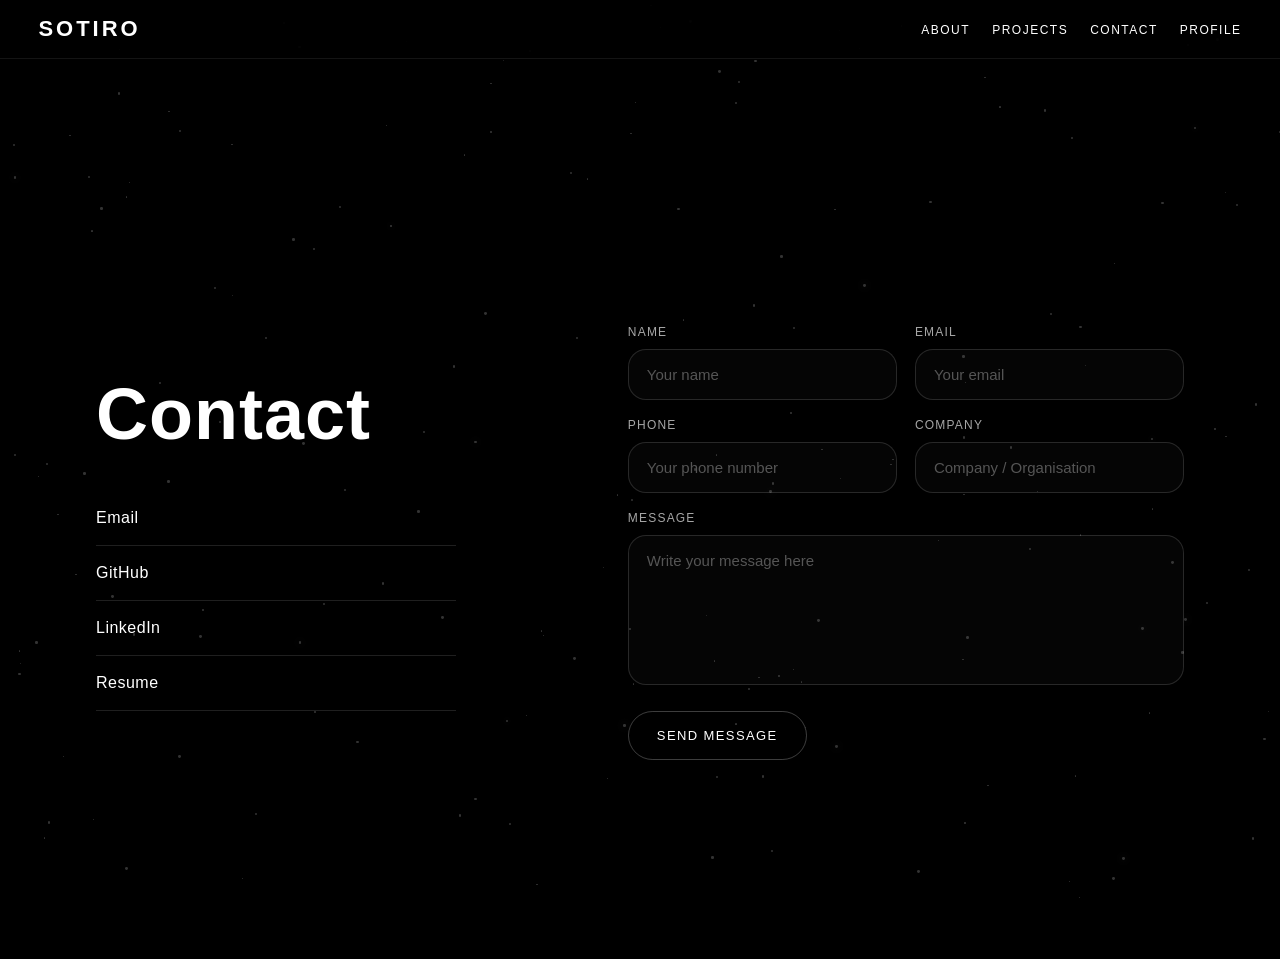
==== contact.html @ 8a113736 "updated all files" ====
<!DOCTYPE html>
<html lang="en">
<head>
  <meta charset="UTF-8">
  <meta name="viewport" content="width=device-width, initial-scale=1.0">
  <title>Contact | Sotiro</title>
  <link rel="stylesheet" href="style.css">
</head>
<body class="contact-body">
  <div id="starfield"></div>
  <body class="contact-body">
  <div class="stars"></div>
  <div class="stars stars-two"></div>
  <div class="stars stars-three"></div>

  <nav class="navbar">
    <a href="index.html#top" class="logo">SOTIRO</a>

    <ul class="nav-links">
      <li><a href="index.html#about">About</a></li>
      <li><a href="index.html#projects">Projects</a></li>
      <li><a href="contact.html">Contact</a></li>
      <li><a href="profile.html">Profile</a></li>   </ul>
  </nav>

  <section class="contact-page">
    <div class="contact-shell fade-section">



<div class="contact-left">
  <h1>Contact</h1>

<div class="contact-links-minimal">
  <a href="mailto:youremail@example.com">Email</a>
  <a href="https://github.com/soti0015" target="_blank">GitHub</a>
  <a href="https://linkedin.com/in/your-linkedin" target="_blank">LinkedIn</a>
  <a href="aaron-sotiro-resume.pdf" target="_blank">Resume</a>
</div>
</div>

      <div class="contact-right">
        <form class="contact-form">
          <div class="form-row">
            <div class="form-group">
              <label for="name">Name</label>
              <input type="text" id="name" name="name" placeholder="Your name">
            </div>

            <div class="form-group">
              <label for="email">Email</label>
              <input type="email" id="email" name="email" placeholder="Your email">
            </div>
          </div>

          <div class="form-row">
            <div class="form-group">
              <label for="phone">Phone</label>
              <input type="tel" id="phone" name="phone" placeholder="Your phone number">
            </div>

            <div class="form-group">
              <label for="company">Company</label>
              <input type="text" id="company" name="company" placeholder="Company / Organisation">
            </div>
          </div>

          <div class="form-group">
            <label for="message">Message</label>
            <textarea id="message" name="message" rows="6" placeholder="Write your message here"></textarea>
          </div>

          <button type="submit" class="submit-btn">Send Message</button>
        </form>
      </div>

    </div>
  </section>

  <script src="script.js"></script>
<body class="contact-body">

</html>
---- style.css ----
/* =========================
   RESET / GLOBAL
========================= */
* {
  margin: 0;
  padding: 0;
  box-sizing: border-box;
  font-family: Arial, sans-serif;
}

html {
  scroll-behavior: smooth;
}

body {
  background-color: #000;
  color: #fff;
  -webkit-font-smoothing: antialiased;
  text-rendering: optimizeLegibility;
  overflow-x: hidden;
}

.section-inner {
  width: min(100%, 1100px);
  margin: 0 auto;
  padding-inline: clamp(16px, 3vw, 32px);
}

.narrow {
  max-width: 760px;
}

/* =========================
   NAVBAR
========================= */
.navbar {
  position: fixed;
  top: 0;
  width: 100%;
  background-color: rgba(0, 0, 0, 0.92);
  border-bottom: 1px solid rgba(255, 255, 255, 0.08);
  display: flex;
  justify-content: space-between;
  align-items: center;
  padding: 16px clamp(16px, 3vw, 40px);
  z-index: 1000;
  transition: transform 0.35s ease, background-color 0.35s ease;
}

.navbar.hidden {
  transform: translateY(-100%);
}

.logo {
  font-size: clamp(18px, 2vw, 22px);
  font-weight: bold;
  letter-spacing: 3px;
  color: #fff;
  text-decoration: none;
}

.nav-links {
  list-style: none;
  display: flex;
  gap: clamp(12px, 2vw, 22px);
  flex-wrap: wrap;
  justify-content: flex-end;
}

.nav-links a {
  text-decoration: none;
  color: #fff;
  padding: 8px 0;
  font-size: 12px;
  text-transform: uppercase;
  letter-spacing: 1.5px;
  transition: opacity 0.3s ease;
}

.nav-links a:hover {
  opacity: 0.55;
}

/* =========================
   HERO
========================= */
.hero {
  min-height: 100vh;
  display: flex;
  justify-content: center;
  align-items: center;
  text-align: center;
  padding: 20px;
}

.hero-content h1 {
  font-size: clamp(42px, 10vw, 90px);
  font-weight: 700;
  letter-spacing: clamp(4px, 1vw, 10px);
}

.hero-content p {
  margin-top: 18px;
  font-size: clamp(14px, 2vw, 18px);
  letter-spacing: 2px;
  color: rgba(255, 255, 255, 0.65);
}

.scroll-circle {
  display: inline-flex;
  justify-content: center;
  align-items: center;
  width: 58px;
  height: 58px;
  margin-top: 32px;
  border: 1px solid rgba(255, 255, 255, 0.4);
  border-radius: 50%;
  color: #fff;
  text-decoration: none;
  font-size: 24px;
  transition: all 0.3s ease;
}

.scroll-circle:hover {
  border-color: #fff;
  background: #fff;
  color: #000;
}

/* =========================
   GENERAL SECTIONS
========================= */
.content-section {
  min-height: 90vh;
  padding-block: clamp(80px, 10vh, 120px);
  display: flex;
  align-items: center;
}

.content-section h2 {
  font-size: clamp(28px, 4vw, 42px);
  margin-bottom: 20px;
  text-transform: uppercase;
  letter-spacing: 2px;
}

.content-section p {
  font-size: clamp(15px, 1.8vw, 18px);
  line-height: 1.9;
  max-width: 760px;
  color: rgba(255, 255, 255, 0.78);
  margin-bottom: 18px;
}

/* =========================
   ABOUT
========================= */
/* =========================
   ABOUT
========================= */
.about-layout {
  display: grid;
  grid-template-columns: 220px 1fr;
  gap: clamp(40px, 8vw, 120px);
  align-items: start;
}

.about-left h2 {
  font-size: clamp(32px, 4vw, 52px);
  text-transform: uppercase;
  letter-spacing: 2px;
  margin: 0;
}

.about-right {
  max-width: 820px;
}

.about-timeline {
  display: flex;
  flex-direction: column;
  gap: 42px;
}

.timeline-item {
  display: grid;
  grid-template-columns: 24px 1fr;
  gap: 22px;
  align-items: start;
  opacity: 0.78;
  transition: opacity 0.3s ease, transform 0.3s ease;
}

.timeline-item:hover {
  opacity: 1;
  transform: translateX(4px);
}

.timeline-marker {
  width: 10px;
  height: 10px;
  margin-top: 8px;
  border-radius: 50%;
  background: rgba(255, 255, 255, 0.9);
  position: relative;
}

.timeline-item:not(:last-child) .timeline-marker::after {
  content: "";
  position: absolute;
  top: 18px;
  left: 50%;
  transform: translateX(-50%);
  width: 1px;
  height: calc(100% + 32px);
  background: rgba(255, 255, 255, 0.14);
}

.timeline-number {
  display: inline-block;
  font-size: 12px;
  letter-spacing: 1.5px;
  color: rgba(255, 255, 255, 0.45);
  margin-bottom: 10px;
}

.timeline-content h3 {
  font-size: clamp(22px, 2.4vw, 30px);
  font-weight: 600;
  margin-bottom: 12px;
}

.timeline-content p {
  font-size: clamp(16px, 1.8vw, 19px);
  line-height: 1.9;
  color: rgba(255, 255, 255, 0.82);
  margin-bottom: 0;
}

/* =========================
   PROJECTS
========================= */
.projects-grid {
  display: grid;
  grid-template-columns: repeat(auto-fit, minmax(280px, 1fr));
  gap: 25px;
  margin-top: 40px;
}

.project-card {
  border: 1px solid rgba(255, 255, 255, 0.2);
  padding: 30px;
  border-radius: 20px;
  background: rgba(255, 255, 255, 0.03);
  transition: transform 0.3s ease, border-color 0.3s ease, background 0.3s ease;
}

.project-card:hover {
  transform: translateY(-8px);
  border-color: rgba(255, 255, 255, 0.5);
  background: rgba(255, 255, 255, 0.06);
}

.project-card h3 {
  font-size: 26px;
  margin-bottom: 16px;
}

.project-card p {
  font-size: 17px;
  line-height: 1.7;
  margin-bottom: 24px;
  max-width: unset;
}

.demo-btn {
  display: inline-block;
  padding: 12px 22px;
  border: 1px solid #fff;
  border-radius: 999px;
  color: #fff;
  text-decoration: none;
  font-size: 14px;
  text-transform: uppercase;
  letter-spacing: 1px;
  transition: 0.3s ease;
}

.demo-btn:hover {
  background-color: #fff;
  color: #000;
}
.project-card:first-child {
  border-color: rgba(255, 255, 255, 0.35);
  background: rgba(255, 255, 255, 0.05);
}
.project-card:nth-child(2) {
  border-color: rgba(255, 255, 255, 0.35);
  background: rgba(255, 255, 255, 0.05);
}
.project-card:nth-child(3) {
  border-color: rgba(255, 255, 255, 0.35);
  background: rgba(255, 255, 255, 0.05);
}

/* =========================
   HOME CONTACT CTA
========================= */
.contact-section {
  text-align: left;
}

.contact-intro {
  margin-bottom: 28px;
}

.contact-page-btn {
  display: inline-block;
  margin-top: 12px;
  padding: 18px 34px;
  border: 1px solid rgba(255, 255, 255, 0.35);
  color: #fff;
  text-decoration: none;
  font-size: 14px;
  text-transform: uppercase;
  letter-spacing: 1.5px;
  transition: all 0.3s ease;
  border-radius: 999px;
}

.contact-page-btn:hover {
  background-color: #fff;
  color: #000;
  border-color: #fff;
  transform: translateY(-2px);
}

/* =========================
   CONTACT PAGE
========================= */
.contact-body {
  height: 100vh;
  overflow: hidden;
}

.contact-page {
  height: 100vh;
  padding: 90px 32px 24px;
  display: flex;
  align-items: center;
  justify-content: center;
  overflow: hidden;
}

.contact-shell {
  width: min(100%, 1400px);
  min-height: calc(100vh - 90px);
  display: grid;
  grid-template-columns: minmax(320px, 0.9fr) minmax(420px, 1.1fr);
  gap: clamp(40px, 6vw, 100px);
  padding: clamp(40px, 5vw, 80px);
  border: none;
  background: transparent;
}

.contact-left,
.contact-right {
  display: flex;
  flex-direction: column;
  justify-content: center;
  min-width: 0;
}

.contact-left h1 {
  font-size: clamp(48px, 6vw, 72px);
  font-weight: 700;
  letter-spacing: 1px;
  margin-bottom: 36px;
}

.contact-links-minimal {
  display: flex;
  flex-direction: column;
  max-width: 360px;
}

.contact-links-minimal a {
  text-decoration: none;
  color: #fff;
  padding: 18px 0;
  border-bottom: 1px solid rgba(255, 255, 255, 0.12);
  font-size: 16px;
  letter-spacing: 0.5px;
  transition: opacity 0.3s ease, padding-left 0.3s ease;
}

.contact-links-minimal a:hover {
  opacity: 0.6;
  padding-left: 6px;
}

/* =========================
   FORM
========================= */
.contact-form {
  display: flex;
  flex-direction: column;
  gap: 18px;
  width: 100%;
}

.form-row {
  display: grid;
  grid-template-columns: 1fr 1fr;
  gap: 18px;
}

.form-group {
  display: flex;
  flex-direction: column;
  gap: 10px;
}

.form-group label {
  font-size: 12px;
  text-transform: uppercase;
  letter-spacing: 1.2px;
  color: rgba(255, 255, 255, 0.65);
}

.form-group input,
.form-group textarea {
  width: 100%;
  background: rgba(255, 255, 255, 0.02);
  border: 1px solid rgba(255, 255, 255, 0.14);
  color: #fff;
  padding: 16px 18px;
  font-size: 15px;
  outline: none;
  border-radius: 18px;
  transition: border-color 0.3s ease, background 0.3s ease;
}

.form-group input:focus,
.form-group textarea:focus {
  border-color: rgba(255, 255, 255, 0.35);
  background: rgba(255, 255, 255, 0.04);
}

.form-group input::placeholder,
.form-group textarea::placeholder {
  color: rgba(255, 255, 255, 0.32);
}

.form-group textarea {
  resize: none;
  min-height: 150px;
}

.submit-btn {
  width: fit-content;
  margin-top: 8px;
  padding: 16px 28px;
  border: 1px solid rgba(255, 255, 255, 0.24);
  background: transparent;
  color: #fff;
  font-size: 13px;
  text-transform: uppercase;
  letter-spacing: 1.4px;
  cursor: pointer;
  border-radius: 999px;
  transition: all 0.3s ease;
}

.submit-btn:hover {
  background: #fff;
  color: #000;
  border-color: #fff;
  transform: translateY(-2px);
}

/* =========================
   FADE
========================= */
.fade-section {
  opacity: 0;
  transform: translateY(24px);
  transition: opacity 0.8s ease, transform 0.8s ease;
}

.fade-section.show {
  opacity: 1;
  transform: translateY(0);
}

/* =========================
   RESPONSIVE
========================= */
@media (max-width: 980px) {
  .contact-body {
    height: auto;
    overflow: auto;
  }

  .contact-page {
    height: auto;
    min-height: 100vh;
    padding: 120px 20px 32px;
    overflow: visible;
  }

  .contact-shell {
    grid-template-columns: 1fr;
    min-height: auto;
    gap: 36px;
    padding: 0;
  }

  .contact-left,
  .contact-right {
    justify-content: flex-start;
  }

  .form-row,
  .about-layout {
    grid-template-columns: 1fr;
    gap: 28px;
  }
}

@media (max-width: 768px) {
  .navbar {
    align-items: flex-start;
    gap: 12px;
  }

  .nav-links {
    width: 100%;
    justify-content: flex-start;
    gap: 14px;
  }

  .hero {
    padding-top: 80px;
  }

  .content-section {
    min-height: auto;
  }

  .scroll-circle {
    width: 52px;
    height: 52px;
    font-size: 20px;
  }

  .project-card h3 {
    font-size: 21px;
  }

  .project-card p,
  .contact-links-minimal a {
    font-size: 16px;
  }
}

@media (max-width: 480px) {
  .navbar {
    padding: 14px 16px;
  }

  .nav-links a {
    font-size: 11px;
    letter-spacing: 1px;
  }

  .form-group input,
  .form-group textarea {
    padding: 14px 16px;
    border-radius: 14px;
  }

  .submit-btn {
    width: 100%;
    text-align: center;
  }
}
@media (max-width: 900px) {
  .about-layout {
    grid-template-columns: 1fr;
    gap: 28px;
  }

  .timeline-item {
    grid-template-columns: 20px 1fr;
    gap: 16px;
  }

  .timeline-content h3 {
    font-size: 22px;
  }
}
@media (max-width: 980px) {
  .profile-layout {
    grid-template-columns: 1fr;
    gap: 30px;
  }

  .profile-left {
    position: static;
  }

  .profile-left h1 {
    max-width: 100%;
  }
}

@media (max-width: 480px) {
  .profile-tab {
    width: 100%;
    text-align: center;
  }
}

/* =========================
   PROFILE PAGE
========================= */
.profile-page {
  min-height: 100vh;
  padding: 120px 0 60px;
  display: flex;
  align-items: center;
}

.profile-layout {
  display: grid;
  grid-template-columns: 320px 1fr;
  gap: clamp(36px, 6vw, 90px);
  align-items: start;
}

.profile-left {
  position: sticky;
  top: 120px;
}

.profile-kicker {
  font-size: 12px;
  text-transform: uppercase;
  letter-spacing: 1.8px;
  color: rgba(255, 255, 255, 0.5);
  margin-bottom: 18px;
}

.profile-left h1 {
  font-size: clamp(28px, 4vw, 46px);
  line-height: 1.2;
  font-weight: 600;
  max-width: 280px;
}

.profile-tabs {
  display: flex;
  flex-wrap: wrap;
  gap: 12px;
  margin-bottom: 30px;
}

.profile-tab {
  border: 1px solid rgba(255, 255, 255, 0.14);
  background: transparent;
  color: white;
  padding: 12px 18px;
  border-radius: 999px;
  font-size: 12px;
  text-transform: uppercase;
  letter-spacing: 1.2px;
  cursor: pointer;
  transition: all 0.3s ease;
}

.profile-tab:hover,
.profile-tab.active {
  background: white;
  color: black;
  border-color: white;
}

.profile-panels {
  position: relative;
  min-height: 320px;
}

.profile-panel {
  display: none;
  animation: fadePanel 0.35s ease;
}

.profile-panel.active {
  display: block;
}

@keyframes fadePanel {
  from {
    opacity: 0;
    transform: translateY(10px);
  }
  to {
    opacity: 1;
    transform: translateY(0);
  }
}

.profile-panel p {
  font-size: clamp(16px, 1.8vw, 18px);
  line-height: 1.9;
  color: rgba(255, 255, 255, 0.82);
  max-width: 760px;
}

.profile-item {
  padding: 0 0 24px;
  margin-bottom: 24px;
  border-bottom: 1px solid rgba(255, 255, 255, 0.08);
}

.profile-item:last-child {
  border-bottom: none;
  margin-bottom: 0;
}

.profile-item span {
  display: inline-block;
  font-size: 12px;
  letter-spacing: 1.5px;
  color: rgba(255, 255, 255, 0.45);
  margin-bottom: 10px;
  text-transform: uppercase;
}

.profile-item h3,
.skill-group h3 {
  font-size: 24px;
  margin-bottom: 12px;
  font-weight: 600;
}

.skill-group {
  margin-bottom: 28px;
}

.skill-pills {
  display: flex;
  flex-wrap: wrap;
  gap: 12px;
}

.skill-pills span {
  border: 1px solid rgba(255, 255, 255, 0.14);
  border-radius: 999px;
  padding: 12px 16px;
  font-size: 14px;
  color: rgba(255, 255, 255, 0.88);
  background: rgba(255, 255, 255, 0.02);
}
/* =========================
   LIVE STARFIELD
========================= */
#starfield {
  position: fixed;
  inset: 0;
  z-index: 0;
  pointer-events: none;
  overflow: hidden;
}

.star {
  position: absolute;
  border-radius: 50%;
  background: white;
  opacity: 0.2;
  animation-name: twinkleStar;
  animation-timing-function: ease-in-out;
  animation-iteration-count: infinite;
}

body > *:not(#starfield) {
  position: relative;
  z-index: 1;
}

@keyframes twinkleStar {
  0%, 100% {
    opacity: var(--min-opacity);
    transform: scale(1);
  }
  50% {
    opacity: var(--max-opacity);
    transform: scale(1.15);
  }
}
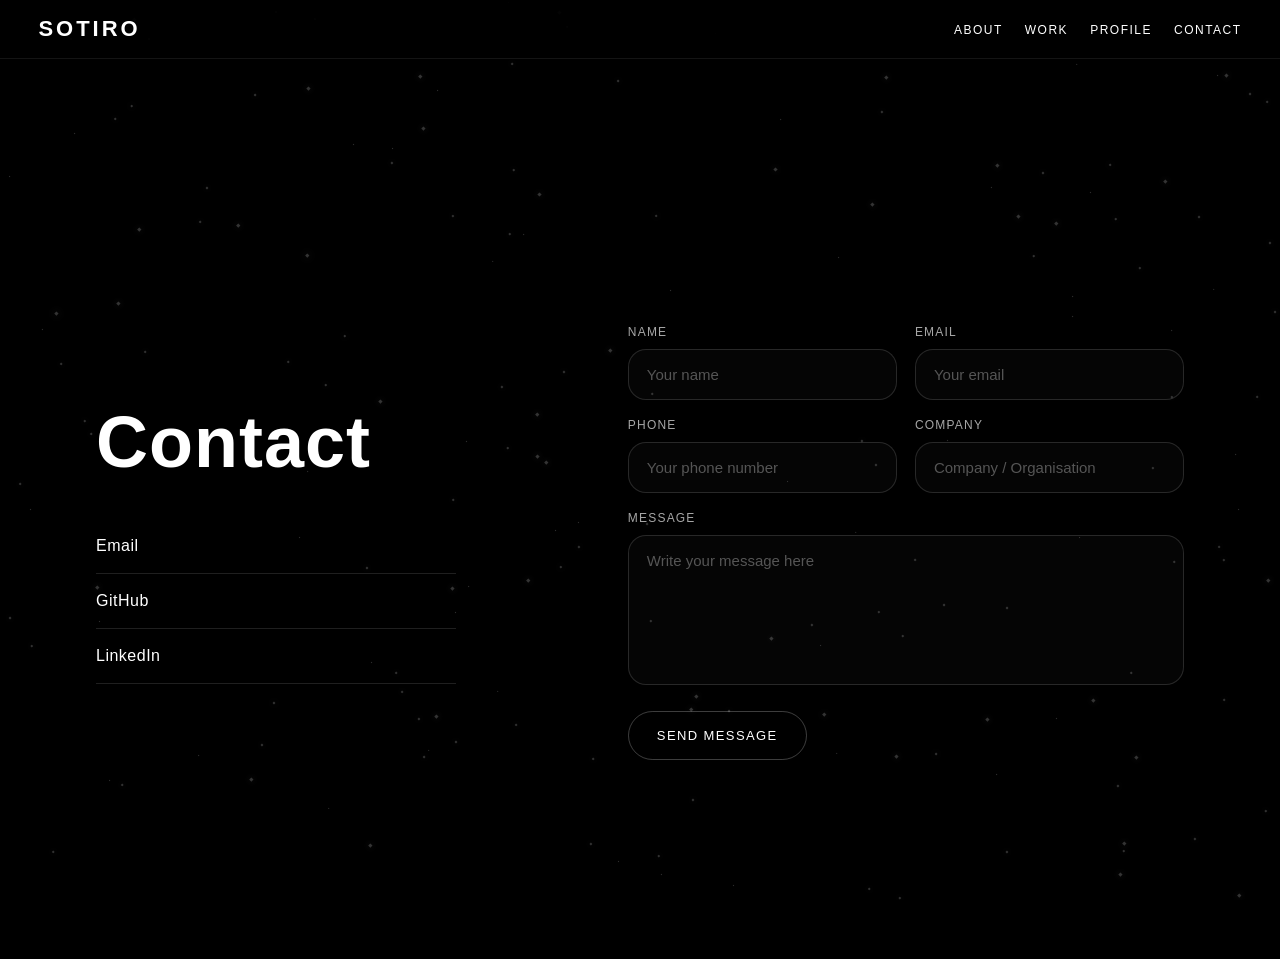
==== commit ed86e1d3: "files changes" ====
--- a/contact.html
+++ b/contact.html
@@ -7,49 +7,51 @@
   <link rel="stylesheet" href="style.css">
 </head>
 <body class="contact-body">
+
   <div id="starfield"></div>
-  <body class="contact-body">
-  <div class="stars"></div>
-  <div class="stars stars-two"></div>
-  <div class="stars stars-three"></div>
 
   <nav class="navbar">
     <a href="index.html#top" class="logo">SOTIRO</a>
 
     <ul class="nav-links">
       <li><a href="index.html#about">About</a></li>
-      <li><a href="index.html#projects">Projects</a></li>
+      <li><a href="index.html#projects">Work</a></li>
+      <li><a href="profile.html">Profile</a></li>
       <li><a href="contact.html">Contact</a></li>
-      <li><a href="profile.html">Profile</a></li>   </ul>
+    </ul>
   </nav>
 
   <section class="contact-page">
     <div class="contact-shell fade-section">
 
+      <div class="contact-left">
+        <h1>Contact</h1>
 
-
-<div class="contact-left">
-  <h1>Contact</h1>
-
-<div class="contact-links-minimal">
-  <a href="mailto:youremail@example.com">Email</a>
-  <a href="https://github.com/soti0015" target="_blank">GitHub</a>
-  <a href="https://linkedin.com/in/your-linkedin" target="_blank">LinkedIn</a>
-  <a href="aaron-sotiro-resume.pdf" target="_blank">Resume</a>
-</div>
-</div>
+        <div class="contact-links-minimal">
+          <a href="mailto:aaronsot616@gmail.com">Email</a>
+          <a href="https://github.com/soti0015" target="_blank">GitHub</a>
+          <a href="https://www.linkedin.com/in/aaron-sotiro-1695a0379" target="_blank">LinkedIn</a>
+        </div>
+      </div>
 
       <div class="contact-right">
-        <form class="contact-form">
+        <form
+          class="contact-form"
+          action="https://formspree.io/f/xgonnggn"
+          method="POST"
+        >
+          <input type="hidden" name="_subject" value="New portfolio contact form submission">
+          <input type="text" name="_gotcha" style="display:none">
+
           <div class="form-row">
             <div class="form-group">
               <label for="name">Name</label>
-              <input type="text" id="name" name="name" placeholder="Your name">
+              <input type="text" id="name" name="name" placeholder="Your name" required>
             </div>
 
             <div class="form-group">
               <label for="email">Email</label>
-              <input type="email" id="email" name="email" placeholder="Your email">
+              <input type="email" id="email" name="email" placeholder="Your email" required>
             </div>
           </div>
 
@@ -67,7 +69,7 @@
 
           <div class="form-group">
             <label for="message">Message</label>
-            <textarea id="message" name="message" rows="6" placeholder="Write your message here"></textarea>
+            <textarea id="message" name="message" rows="6" placeholder="Write your message here" required></textarea>
           </div>
 
           <button type="submit" class="submit-btn">Send Message</button>
@@ -78,6 +80,5 @@
   </section>
 
   <script src="script.js"></script>
-<body class="contact-body">
-
+</body>
 </html>
--- a/style.css
+++ b/style.css
@@ -776,12 +776,13 @@
 
 .star {
   position: absolute;
-  border-radius: 50%;
   background: white;
   opacity: 0.2;
+  transform: rotate(45deg);
   animation-name: twinkleStar;
   animation-timing-function: ease-in-out;
   animation-iteration-count: infinite;
+  box-shadow: 0 0 6px rgba(255, 255, 255, 0.7);
 }
 
 body > *:not(#starfield) {
@@ -798,4 +799,135 @@
     opacity: var(--max-opacity);
     transform: scale(1.15);
   }
+}
+.page-intro {
+  margin-bottom: 40px;
+}
+
+.page-intro h1 {
+  font-size: clamp(34px, 5vw, 58px);
+  margin-bottom: 18px;
+}
+
+.page-intro p {
+  font-size: clamp(16px, 1.8vw, 18px);
+  line-height: 1.9;
+  color: rgba(255, 255, 255, 0.78);
+}
+.projects-grid .project-card:first-child {
+  border-color: rgba(255, 255, 255, 0.35);
+  background: rgba(255, 255, 255, 0.05);
+}
+.demo-section {
+  margin-bottom: 56px;
+}
+
+.demo-section h2,
+.feature-section h2 {
+  font-size: clamp(28px, 4vw, 42px);
+  margin-bottom: 18px;
+  text-transform: uppercase;
+  letter-spacing: 2px;
+}
+
+.demo-section p,
+.feature-section p {
+  max-width: 760px;
+  line-height: 1.9;
+  color: rgba(255, 255, 255, 0.78);
+  margin-bottom: 20px;
+}
+
+.feature-section {
+  margin-top: 60px;
+}
+
+.work-example {
+  margin-top: 20px;
+}
+
+.work-example h3 {
+  font-size: 24px;
+  margin-bottom: 12px;
+}
+
+.work-example p {
+  margin-bottom: 18px;
+}
+
+.project-image {
+  width: 100%;
+  max-width: 900px;
+  display: block;
+  border-radius: 18px;
+  border: 1px solid rgba(255, 255, 255, 0.12);
+}
+.project-status {
+  font-size: 13px;
+  text-transform: uppercase;
+  letter-spacing: 1.4px;
+  color: rgba(255, 255, 255, 0.5);
+  margin-top: 10px;
+}
+
+/* =========================
+   SHOWCASE SECTION
+========================= */
+.showcase-section {
+  margin: 50px 0 70px;
+}
+
+.showcase-copy {
+  max-width: 760px;
+  margin-bottom: 28px;
+}
+
+.showcase-copy h2 {
+  font-size: clamp(28px, 4vw, 46px);
+  line-height: 1.2;
+  margin-bottom: 16px;
+}
+
+.showcase-copy p {
+  font-size: clamp(16px, 1.8vw, 18px);
+  line-height: 1.9;
+  color: rgba(255, 255, 255, 0.78);
+}
+
+.showcase-frame {
+  width: 100%;
+  padding: 18px;
+  border-radius: 28px;
+  background: rgba(255, 255, 255, 0.03);
+  border: 1px solid rgba(255, 255, 255, 0.08);
+  overflow: hidden;
+}
+
+.showcase-image {
+  width: 100%;
+  display: block;
+  border-radius: 18px;
+}
+.mock-browser-bar {
+  display: flex;
+  gap: 8px;
+  padding: 0 0 14px;
+}
+
+.mock-browser-bar span {
+  width: 10px;
+  height: 10px;
+  border-radius: 50%;
+}
+
+.mock-browser-bar span:nth-child(1) {
+  background: #ff5f57;
+}
+
+.mock-browser-bar span:nth-child(2) {
+  background: #febc2e;
+}
+
+.mock-browser-bar span:nth-child(3) {
+  background: #28c840;
 }
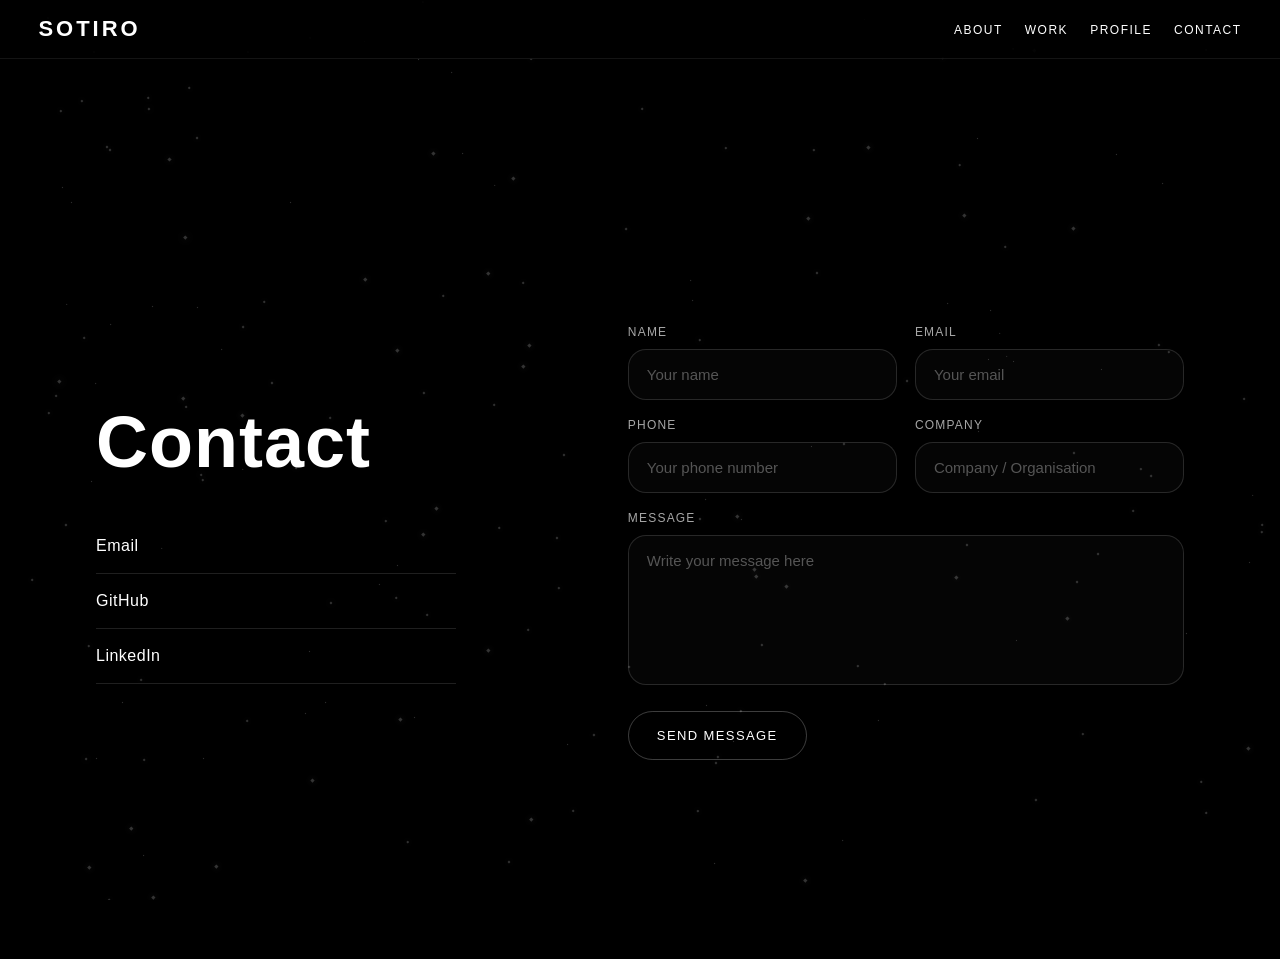
==== commit 55032240: "Refactor contact form handling and add thank you page" ====
--- a/contact.html
+++ b/contact.html
@@ -1,84 +1,118 @@
-<!DOCTYPE html>
+<!doctype html>
 <html lang="en">
-<head>
-  <meta charset="UTF-8">
-  <meta name="viewport" content="width=device-width, initial-scale=1.0">
-  <title>Contact | Sotiro</title>
-  <link rel="stylesheet" href="style.css">
-</head>
-<body class="contact-body">
+  <head>
+    <meta charset="UTF-8" />
+    <meta name="viewport" content="width=device-width, initial-scale=1.0" />
+    <title>Contact | Sotiro</title>
+    <link rel="stylesheet" href="style.css" />
+  </head>
+  <body class="contact-body">
+    <div id="starfield"></div>
 
-  <div id="starfield"></div>
+    <nav class="navbar">
+      <a href="index.html#top" class="logo">SOTIRO</a>
 
-  <nav class="navbar">
-    <a href="index.html#top" class="logo">SOTIRO</a>
+      <ul class="nav-links">
+        <li><a href="index.html#about">About</a></li>
+        <li><a href="index.html#projects">Work</a></li>
+        <li><a href="profile.html">Profile</a></li>
+        <li><a href="contact.html">Contact</a></li>
+      </ul>
+    </nav>
 
-    <ul class="nav-links">
-      <li><a href="index.html#about">About</a></li>
-      <li><a href="index.html#projects">Work</a></li>
-      <li><a href="profile.html">Profile</a></li>
-      <li><a href="contact.html">Contact</a></li>
-    </ul>
-  </nav>
+    <section class="contact-page">
+      <div class="contact-shell fade-section">
+        <div class="contact-left">
+          <h1>Contact</h1>
 
-  <section class="contact-page">
-    <div class="contact-shell fade-section">
+          <div class="contact-links-minimal">
+            <a href="mailto:aaronsot616@gmail.com">Email</a>
+            <a href="https://github.com/soti0015" target="_blank">GitHub</a>
+            <a
+              href="https://www.linkedin.com/in/aaron-sotiro-1695a0379"
+              target="_blank"
+              >LinkedIn</a
+            >
+          </div>
+        </div>
 
-      <div class="contact-left">
-        <h1>Contact</h1>
+        <div class="contact-right">
+          <form
+            id="contact-form"
+            class="contact-form"
+            action="https://formspree.io/f/xgonnggn"
+            method="POST"
+          >
+            <input
+              type="hidden"
+              name="_subject"
+              value="New portfolio contact form submission"
+            />
+            <input type="text" name="_gotcha" style="display: none" />
 
-        <div class="contact-links-minimal">
-          <a href="mailto:aaronsot616@gmail.com">Email</a>
-          <a href="https://github.com/soti0015" target="_blank">GitHub</a>
-          <a href="https://www.linkedin.com/in/aaron-sotiro-1695a0379" target="_blank">LinkedIn</a>
-        </div>
-      </div>
+            <div class="form-row">
+              <div class="form-group">
+                <label for="name">Name</label>
+                <input
+                  type="text"
+                  id="name"
+                  name="name"
+                  placeholder="Your name"
+                  required
+                />
+              </div>
 
-      <div class="contact-right">
-        <form
-          class="contact-form"
-          action="https://formspree.io/f/xgonnggn"
-          method="POST"
-        >
-          <input type="hidden" name="_subject" value="New portfolio contact form submission">
-          <input type="text" name="_gotcha" style="display:none">
+              <div class="form-group">
+                <label for="email">Email</label>
+                <input
+                  type="email"
+                  id="email"
+                  name="email"
+                  placeholder="Your email"
+                  required
+                />
+              </div>
+            </div>
 
-          <div class="form-row">
-            <div class="form-group">
-              <label for="name">Name</label>
-              <input type="text" id="name" name="name" placeholder="Your name" required>
+            <div class="form-row">
+              <div class="form-group">
+                <label for="phone">Phone</label>
+                <input
+                  type="tel"
+                  id="phone"
+                  name="phone"
+                  placeholder="Your phone number"
+                />
+              </div>
+
+              <div class="form-group">
+                <label for="company">Company</label>
+                <input
+                  type="text"
+                  id="company"
+                  name="company"
+                  placeholder="Company / Organisation"
+                />
+              </div>
             </div>
 
             <div class="form-group">
-              <label for="email">Email</label>
-              <input type="email" id="email" name="email" placeholder="Your email" required>
-            </div>
-          </div>
-
-          <div class="form-row">
-            <div class="form-group">
-              <label for="phone">Phone</label>
-              <input type="tel" id="phone" name="phone" placeholder="Your phone number">
+              <label for="message">Message</label>
+              <textarea
+                id="message"
+                name="message"
+                rows="6"
+                placeholder="Write your message here"
+                required
+              ></textarea>
             </div>
 
-            <div class="form-group">
-              <label for="company">Company</label>
-              <input type="text" id="company" name="company" placeholder="Company / Organisation">
-            </div>
-          </div>
+            <button type="submit" class="submit-btn">Send Message</button>
+          </form>
+        </div>
+      </div>
+    </section>
 
-          <div class="form-group">
-            <label for="message">Message</label>
-            <textarea id="message" name="message" rows="6" placeholder="Write your message here" required></textarea>
-          </div>
-
-          <button type="submit" class="submit-btn">Send Message</button>
-        </form>
-      </div>
-
-    </div>
-  </section>
-
-  <script src="script.js"></script>
-</body>
-</html>+    <script src="script.js"></script>
+  </body>
+</html>
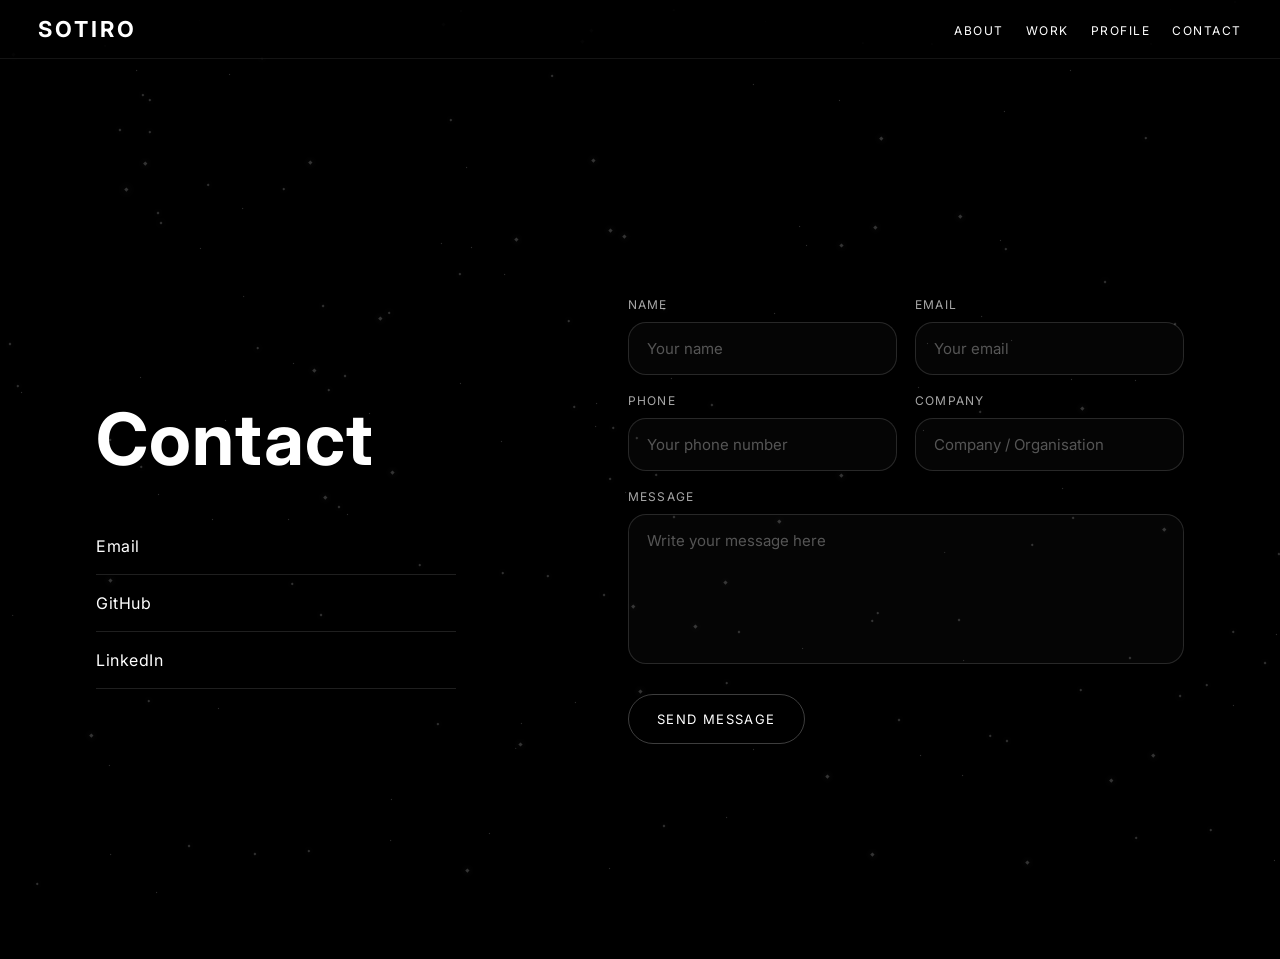
==== commit 17f6e729: "Fix three functional issues across the site - Fix fade-section bug: sections no longer disappear whe" ====
--- a/contact.html
+++ b/contact.html
@@ -27,7 +27,7 @@
 
           <div class="contact-links-minimal">
             <a href="mailto:aaronsot616@gmail.com">Email</a>
-            <a href="https://github.com/soti0015" target="_blank">GitHub</a>
+            <a href="https://github.com/Sotiro1" target="_blank">GitHub</a>
             <a
               href="https://www.linkedin.com/in/aaron-sotiro-1695a0379"
               target="_blank"
--- a/style.css
+++ b/style.css
@@ -1,11 +1,17 @@
+@import url('https://fonts.googleapis.com/css2?family=Inter:ital,wght@0,300;0,400;0,500;0,600;0,700;1,400&display=swap');
+
 /* =========================
    RESET / GLOBAL
 ========================= */
+:root {
+  --accent: #5B8AF5;
+}
+
 * {
   margin: 0;
   padding: 0;
   box-sizing: border-box;
-  font-family: Arial, sans-serif;
+  font-family: 'Inter', Arial, sans-serif;
 }
 
 html {
@@ -140,8 +146,6 @@
 .content-section h2 {
   font-size: clamp(28px, 4vw, 42px);
   margin-bottom: 20px;
-  text-transform: uppercase;
-  letter-spacing: 2px;
 }
 
 .content-section p {
@@ -167,8 +171,6 @@
 
 .about-left h2 {
   font-size: clamp(32px, 4vw, 52px);
-  text-transform: uppercase;
-  letter-spacing: 2px;
   margin: 0;
 }
 
@@ -201,7 +203,7 @@
   height: 10px;
   margin-top: 8px;
   border-radius: 50%;
-  background: rgba(255, 255, 255, 0.9);
+  background: var(--accent);
   position: relative;
 }
 
@@ -407,6 +409,7 @@
   flex-direction: column;
   gap: 18px;
   width: 100%;
+  padding-bottom: 24px;
 }
 
 .form-row {
@@ -459,7 +462,8 @@
 
 .submit-btn {
   width: fit-content;
-  margin-top: 8px;
+  margin-top: 12px;
+  margin-bottom: 20px;
   padding: 16px 28px;
   border: 1px solid rgba(255, 255, 255, 0.24);
   background: transparent;
@@ -601,37 +605,6 @@
   }
 }
 @media (max-width: 980px) {
-  .profile-layout {
-    grid-template-columns: 1fr;
-    gap: 30px;
-  }
-
-  .profile-left {
-    position: static;
-  }
-
-  .profile-left h1 {
-    max-width: 100%;
-  }
-}
-
-@media (max-width: 480px) {
-  .profile-tab {
-    width: 100%;
-    text-align: center;
-  }
-}
-
-/* =========================
-   PROFILE PAGE
-========================= */
-.profile-page {
-  min-height: 100vh;
-  padding: 120px 0 60px;
-  display: flex;
-  align-items: center;
-}
-
 .profile-layout {
   display: grid;
   grid-template-columns: 320px 1fr;
@@ -644,11 +617,45 @@
   top: 120px;
 }
 
+  .profile-left h1 {
+    max-width: 100%;
+  }
+}
+
+@media (max-width: 480px) {
+  .profile-tab {
+    width: 100%;
+    text-align: center;
+  }
+}
+
+/* =========================
+   PROFILE PAGE
+========================= */
+.profile-page {
+  min-height: 100vh;
+  padding: 120px 0 60px;
+  display: flex;
+  align-items: center;
+}
+
+.profile-layout {
+  display: grid;
+  grid-template-columns: 320px 1fr;
+  gap: clamp(36px, 6vw, 90px);
+  align-items: start;
+}
+
+.profile-left {
+  position: sticky;
+  top: 120px;
+}
+
 .profile-kicker {
   font-size: 12px;
   text-transform: uppercase;
   letter-spacing: 1.8px;
-  color: rgba(255, 255, 255, 0.5);
+  color: var(--accent);
   margin-bottom: 18px;
 }
 
@@ -826,8 +833,6 @@
 .feature-section h2 {
   font-size: clamp(28px, 4vw, 42px);
   margin-bottom: 18px;
-  text-transform: uppercase;
-  letter-spacing: 2px;
 }
 
 .demo-section p,
@@ -930,4 +935,162 @@
 
 .mock-browser-bar span:nth-child(3) {
   background: #28c840;
+}
+
+/* =========================
+   PROFILE MOBILE FIXES
+========================= */
+@media (max-width: 900px) {
+  .profile-page {
+    padding: 110px 0 50px;
+  }
+
+  .profile-layout {
+    grid-template-columns: 1fr;
+    gap: 28px;
+  }
+
+  .profile-left {
+    position: static;
+  }
+
+  .profile-left h1 {
+    max-width: 100%;
+    font-size: clamp(28px, 8vw, 40px);
+    line-height: 1.2;
+  }
+
+  .profile-tabs {
+    gap: 10px;
+    margin-bottom: 24px;
+  }
+
+  .profile-tab {
+    padding: 12px 16px;
+    font-size: 11px;
+    letter-spacing: 1px;
+  }
+
+  .profile-panels {
+    min-height: auto;
+  }
+
+  .profile-item h3,
+  .skill-group h3 {
+    font-size: 21px;
+  }
+}
+
+@media (max-width: 480px) {
+  .profile-page {
+    padding: 100px 0 40px;
+  }
+
+  .profile-layout {
+    gap: 22px;
+  }
+
+  .profile-kicker {
+    margin-bottom: 12px;
+  }
+
+  .profile-left h1 {
+    font-size: 28px;
+  }
+
+  .profile-tabs {
+    display: grid;
+    grid-template-columns: 1fr;
+    gap: 10px;
+  }
+
+  .profile-tab {
+    width: 100%;
+    text-align: center;
+    padding: 14px 16px;
+    border-radius: 14px;
+  }
+
+  .profile-panel p {
+    font-size: 16px;
+    line-height: 1.8;
+  }
+
+  .profile-item {
+    padding: 0 0 20px;
+    margin-bottom: 20px;
+  }
+
+  .profile-item span {
+    font-size: 11px;
+    margin-bottom: 8px;
+  }
+
+  .profile-item h3,
+  .skill-group h3 {
+    font-size: 19px;
+    margin-bottom: 10px;
+  }
+
+  .skill-pills {
+    gap: 10px;
+  }
+
+  .skill-pills span {
+    width: 100%;
+    text-align: center;
+    padding: 12px 14px;
+    font-size: 13px;
+  }
+}
+
+/* =========================
+   HERO ROLE
+========================= */
+.hero-role {
+  font-size: clamp(11px, 1.2vw, 13px);
+  text-transform: uppercase;
+  letter-spacing: 3px;
+  color: var(--accent);
+  margin-top: 16px;
+  margin-bottom: 6px;
+}
+
+.hero-sub {
+  font-size: clamp(13px, 1.5vw, 16px);
+  letter-spacing: 1px;
+  color: rgba(255, 255, 255, 0.5);
+  margin-top: 0;
+}
+
+/* =========================
+   PROJECT TAGS
+========================= */
+.project-tags {
+  display: flex;
+  gap: 8px;
+  flex-wrap: wrap;
+  margin-bottom: 16px;
+}
+
+.project-tag {
+  font-size: 10px;
+  text-transform: uppercase;
+  letter-spacing: 1.2px;
+  color: var(--accent);
+  border: 1px solid var(--accent);
+  border-radius: 999px;
+  padding: 4px 12px;
+  opacity: 0.75;
+}
+
+/* =========================
+   FEATURED PROJECT CARD
+========================= */
+.project-card.featured {
+  grid-column: 1 / -1;
+}
+
+.project-card.featured h3 {
+  font-size: clamp(26px, 3vw, 38px);
 }
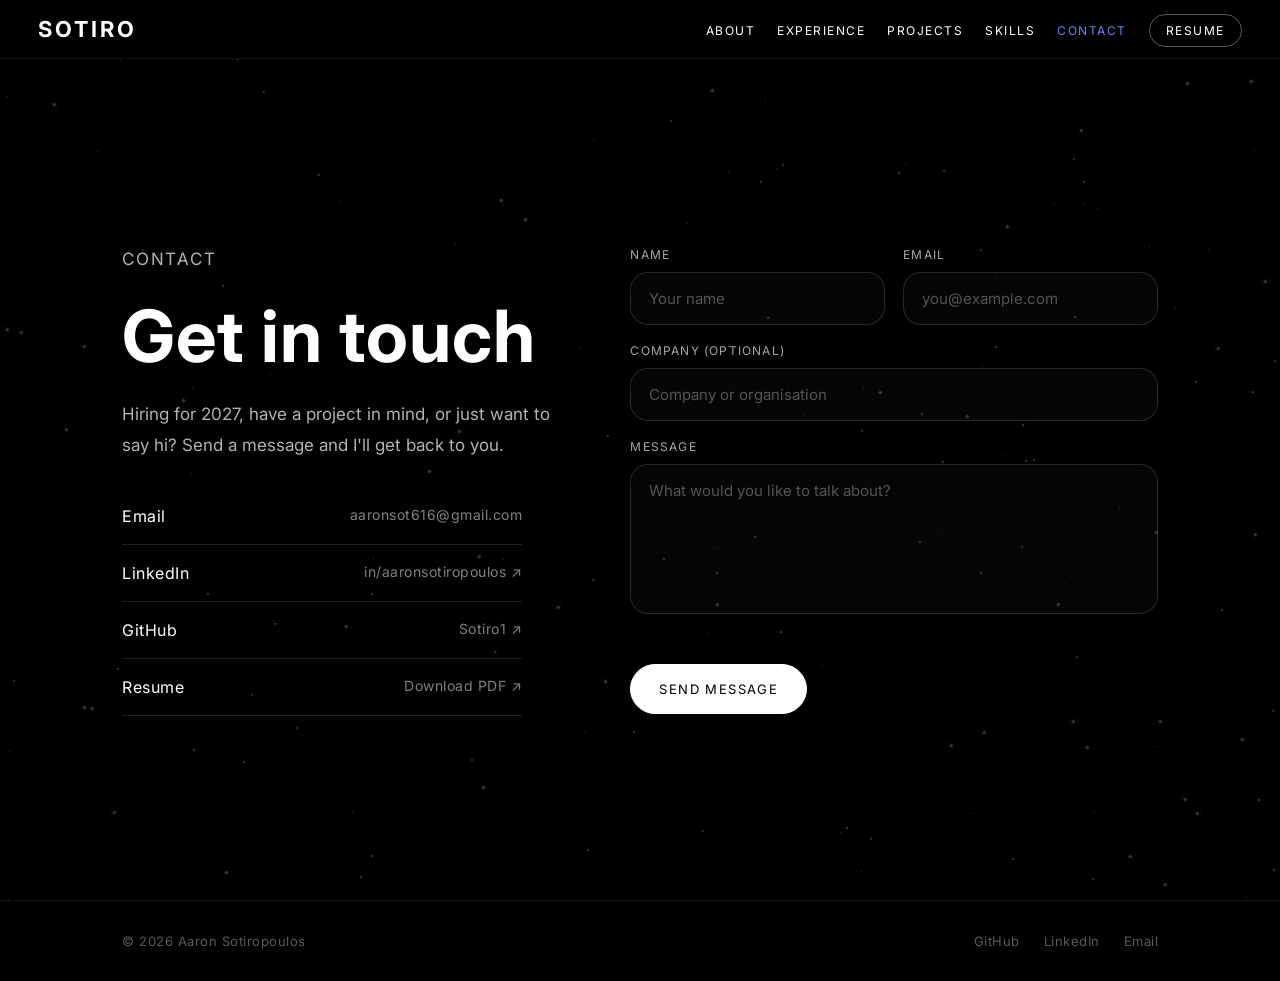
==== commit befa65bd: "Rebuild portfolio around current resume - Rewrite home page as a single page: about, experience (JAC" ====
--- a/contact.html
+++ b/contact.html
@@ -3,115 +3,109 @@
   <head>
     <meta charset="UTF-8" />
     <meta name="viewport" content="width=device-width, initial-scale=1.0" />
-    <title>Contact | Sotiro</title>
+    <title>Contact | Aaron Sotiropoulos</title>
+    <meta name="description" content="Get in touch with Aaron Sotiropoulos." />
+    <link rel="icon" href="favicon.svg" type="image/svg+xml" />
     <link rel="stylesheet" href="style.css" />
   </head>
-  <body class="contact-body">
+  <body>
     <div id="starfield"></div>
 
     <nav class="navbar">
-      <a href="index.html#top" class="logo">SOTIRO</a>
+      <div class="container nav-inner">
+        <a href="index.html" class="logo">SOTIRO</a>
 
-      <ul class="nav-links">
-        <li><a href="index.html#about">About</a></li>
-        <li><a href="index.html#projects">Work</a></li>
-        <li><a href="profile.html">Profile</a></li>
-        <li><a href="contact.html">Contact</a></li>
-      </ul>
+        <button class="hamburger" aria-label="Toggle menu" aria-expanded="false">
+          <span></span>
+          <span></span>
+          <span></span>
+        </button>
+
+        <ul class="nav-links">
+          <li><a href="index.html#about">About</a></li>
+          <li><a href="index.html#experience">Experience</a></li>
+          <li><a href="index.html#projects">Projects</a></li>
+          <li><a href="index.html#skills">Skills</a></li>
+          <li><a href="contact.html" class="active-link">Contact</a></li>
+          <li>
+            <a href="assets/Aaron_Sotiropoulos_Resume.pdf" class="nav-resume" target="_blank" rel="noopener">Resume</a>
+          </li>
+        </ul>
+      </div>
     </nav>
 
-    <section class="contact-page">
-      <div class="contact-shell fade-section">
-        <div class="contact-left">
-          <h1>Contact</h1>
+    <main class="contact-page">
+      <div class="container contact-grid">
+        <div class="contact-intro reveal">
+          <p class="eyebrow">Contact</p>
+          <h1>Get in touch</h1>
+          <p>
+            Hiring for 2027, have a project in mind, or just want to say hi? Send
+            a message and I'll get back to you.
+          </p>
 
-          <div class="contact-links-minimal">
-            <a href="mailto:aaronsot616@gmail.com">Email</a>
-            <a href="https://github.com/Sotiro1" target="_blank">GitHub</a>
-            <a
-              href="https://www.linkedin.com/in/aaron-sotiro-1695a0379"
-              target="_blank"
-              >LinkedIn</a
-            >
-          </div>
+          <ul class="contact-list">
+            <li>
+              <a href="mailto:aaronsot616@gmail.com"><span>Email</span><span>aaronsot616@gmail.com</span></a>
+            </li>
+            <li>
+              <a href="https://www.linkedin.com/in/aaronsotiropoulos" target="_blank" rel="noopener"><span>LinkedIn</span><span>in/aaronsotiropoulos ↗</span></a>
+            </li>
+            <li>
+              <a href="https://github.com/Sotiro1" target="_blank" rel="noopener"><span>GitHub</span><span>Sotiro1 ↗</span></a>
+            </li>
+            <li>
+              <a href="assets/Aaron_Sotiropoulos_Resume.pdf" target="_blank" rel="noopener"><span>Resume</span><span>Download PDF ↗</span></a>
+            </li>
+          </ul>
         </div>
 
-        <div class="contact-right">
-          <form
-            id="contact-form"
-            class="contact-form"
-            action="https://formspree.io/f/xgonnggn"
-            method="POST"
-          >
-            <input
-              type="hidden"
-              name="_subject"
-              value="New portfolio contact form submission"
-            />
-            <input type="text" name="_gotcha" style="display: none" />
+        <form
+          id="contact-form"
+          class="contact-form reveal"
+          action="https://formspree.io/f/xgonnggn"
+          method="POST"
+        >
+          <input type="hidden" name="_subject" value="New portfolio contact form submission" />
+          <input type="text" name="_gotcha" class="hidden-field" tabindex="-1" autocomplete="off" />
 
-            <div class="form-row">
-              <div class="form-group">
-                <label for="name">Name</label>
-                <input
-                  type="text"
-                  id="name"
-                  name="name"
-                  placeholder="Your name"
-                  required
-                />
-              </div>
+          <div class="form-row">
+            <div class="form-group">
+              <label for="name">Name</label>
+              <input type="text" id="name" name="name" placeholder="Your name" autocomplete="name" required />
+            </div>
+            <div class="form-group">
+              <label for="email">Email</label>
+              <input type="email" id="email" name="email" placeholder="you@example.com" autocomplete="email" required />
+            </div>
+          </div>
 
-              <div class="form-group">
-                <label for="email">Email</label>
-                <input
-                  type="email"
-                  id="email"
-                  name="email"
-                  placeholder="Your email"
-                  required
-                />
-              </div>
-            </div>
+          <div class="form-group">
+            <label for="company">Company <span class="mono">(optional)</span></label>
+            <input type="text" id="company" name="company" placeholder="Company or organisation" autocomplete="organization" />
+          </div>
 
-            <div class="form-row">
-              <div class="form-group">
-                <label for="phone">Phone</label>
-                <input
-                  type="tel"
-                  id="phone"
-                  name="phone"
-                  placeholder="Your phone number"
-                />
-              </div>
+          <div class="form-group">
+            <label for="message">Message</label>
+            <textarea id="message" name="message" rows="6" placeholder="What would you like to talk about?" required></textarea>
+          </div>
 
-              <div class="form-group">
-                <label for="company">Company</label>
-                <input
-                  type="text"
-                  id="company"
-                  name="company"
-                  placeholder="Company / Organisation"
-                />
-              </div>
-            </div>
+          <p class="form-status" role="status" aria-live="polite"></p>
+          <button type="submit" class="btn btn-primary">Send message</button>
+        </form>
+      </div>
+    </main>
 
-            <div class="form-group">
-              <label for="message">Message</label>
-              <textarea
-                id="message"
-                name="message"
-                rows="6"
-                placeholder="Write your message here"
-                required
-              ></textarea>
-            </div>
-
-            <button type="submit" class="submit-btn">Send Message</button>
-          </form>
+    <footer class="site-footer">
+      <div class="container footer-inner">
+        <span>&copy; <span data-year>2026</span> Aaron Sotiropoulos</span>
+        <div class="footer-links">
+          <a href="https://github.com/Sotiro1" target="_blank" rel="noopener">GitHub</a>
+          <a href="https://www.linkedin.com/in/aaronsotiropoulos" target="_blank" rel="noopener">LinkedIn</a>
+          <a href="mailto:aaronsot616@gmail.com">Email</a>
         </div>
       </div>
-    </section>
+    </footer>
 
     <script src="script.js"></script>
   </body>
--- a/style.css
+++ b/style.css
@@ -16,6 +16,7 @@
 
 html {
   scroll-behavior: smooth;
+  scroll-padding-top: 80px;
 }
 
 body {
@@ -26,35 +27,52 @@
   overflow-x: hidden;
 }
 
-.section-inner {
+a {
+  color: inherit;
+}
+
+img {
+  max-width: 100%;
+  display: block;
+}
+
+:focus-visible {
+  outline: 2px solid var(--accent);
+  outline-offset: 3px;
+}
+
+.container {
   width: min(100%, 1100px);
   margin: 0 auto;
   padding-inline: clamp(16px, 3vw, 32px);
 }
 
-.narrow {
-  max-width: 760px;
-}
-
 /* =========================
    NAVBAR
 ========================= */
 .navbar {
   position: fixed;
   top: 0;
+  left: 0;
   width: 100%;
   background-color: rgba(0, 0, 0, 0.92);
   border-bottom: 1px solid rgba(255, 255, 255, 0.08);
+  z-index: 1000;
+  transition: transform 0.35s ease;
+}
+
+.navbar.hidden {
+  transform: translateY(-100%);
+}
+
+.nav-inner {
   display: flex;
   justify-content: space-between;
   align-items: center;
-  padding: 16px clamp(16px, 3vw, 40px);
-  z-index: 1000;
-  transition: transform 0.35s ease, background-color 0.35s ease;
-}
-
-.navbar.hidden {
-  transform: translateY(-100%);
+  padding-block: 16px;
+  width: 100%;
+  max-width: none;
+  padding-inline: clamp(16px, 3vw, 40px);
 }
 
 .logo {
@@ -68,9 +86,8 @@
 .nav-links {
   list-style: none;
   display: flex;
+  align-items: center;
   gap: clamp(12px, 2vw, 22px);
-  flex-wrap: wrap;
-  justify-content: flex-end;
 }
 
 .nav-links a {
@@ -80,11 +97,141 @@
   font-size: 12px;
   text-transform: uppercase;
   letter-spacing: 1.5px;
-  transition: opacity 0.3s ease;
+  transition: opacity 0.3s ease, color 0.3s ease;
 }
 
 .nav-links a:hover {
   opacity: 0.55;
+}
+
+.nav-links a.active-link {
+  color: var(--accent);
+  opacity: 1;
+}
+
+.nav-links .nav-resume {
+  border: 1px solid rgba(255, 255, 255, 0.35);
+  border-radius: 999px;
+  padding: 8px 16px;
+}
+
+.nav-links .nav-resume:hover {
+  opacity: 1;
+  background: #fff;
+  color: #000;
+}
+
+/* =========================
+   HAMBURGER MENU
+========================= */
+.hamburger {
+  display: none;
+  flex-direction: column;
+  justify-content: center;
+  gap: 5px;
+  background: none;
+  border: none;
+  cursor: pointer;
+  padding: 4px;
+  z-index: 1100;
+}
+
+.hamburger span {
+  display: block;
+  width: 22px;
+  height: 2px;
+  background: #fff;
+  border-radius: 2px;
+  transition: all 0.3s ease;
+}
+
+.hamburger.open span:nth-child(1) {
+  transform: translateY(7px) rotate(45deg);
+}
+
+.hamburger.open span:nth-child(2) {
+  opacity: 0;
+}
+
+.hamburger.open span:nth-child(3) {
+  transform: translateY(-7px) rotate(-45deg);
+}
+
+/* =========================
+   BUTTONS / TAGS
+========================= */
+.btn {
+  display: inline-block;
+  padding: 12px 22px;
+  border: 1px solid #fff;
+  border-radius: 999px;
+  background: transparent;
+  color: #fff;
+  text-decoration: none;
+  font-size: 14px;
+  text-transform: uppercase;
+  letter-spacing: 1px;
+  cursor: pointer;
+  transition: 0.3s ease;
+}
+
+.btn:hover {
+  background-color: #fff;
+  color: #000;
+}
+
+.btn-primary {
+  background: #fff;
+  color: #000;
+}
+
+.btn-primary:hover {
+  background: transparent;
+  color: #fff;
+}
+
+.chips {
+  display: flex;
+  gap: 8px;
+  flex-wrap: wrap;
+  list-style: none;
+}
+
+.chips li {
+  font-size: 10px;
+  text-transform: uppercase;
+  letter-spacing: 1.2px;
+  color: var(--accent);
+  border: 1px solid var(--accent);
+  border-radius: 999px;
+  padding: 4px 12px;
+  opacity: 0.75;
+}
+
+.text-link {
+  display: inline-block;
+  padding: 12px 22px;
+  border: 1px solid #fff;
+  border-radius: 999px;
+  color: #fff;
+  text-decoration: none;
+  font-size: 14px;
+  text-transform: uppercase;
+  letter-spacing: 1px;
+  transition: 0.3s ease;
+}
+
+.text-link:hover {
+  background-color: #fff;
+  color: #000;
+}
+
+.eyebrow {
+  font-size: 12px;
+  text-transform: uppercase;
+  letter-spacing: 1.8px;
+  color: var(--accent);
+  margin-bottom: 18px;
 }
 
 /* =========================
@@ -105,11 +252,27 @@
   letter-spacing: clamp(4px, 1vw, 10px);
 }
 
-.hero-content p {
-  margin-top: 18px;
-  font-size: clamp(14px, 2vw, 18px);
-  letter-spacing: 2px;
-  color: rgba(255, 255, 255, 0.65);
+.hero-role {
+  font-size: clamp(11px, 1.2vw, 13px);
+  text-transform: uppercase;
+  letter-spacing: 3px;
+  color: var(--accent);
+  margin-top: 16px;
+  margin-bottom: 6px;
+}
+
+.hero-sub {
+  font-size: clamp(13px, 1.5vw, 16px);
+  letter-spacing: 1px;
+  color: rgba(255, 255, 255, 0.5);
+}
+
+.hero-actions {
+  display: flex;
+  flex-wrap: wrap;
+  justify-content: center;
+  gap: 12px;
+  margin-top: 32px;
 }
 
 .scroll-circle {
@@ -136,633 +299,366 @@
 /* =========================
    GENERAL SECTIONS
 ========================= */
-.content-section {
-  min-height: 90vh;
+.section {
   padding-block: clamp(80px, 10vh, 120px);
-  display: flex;
-  align-items: center;
-}
-
-.content-section h2 {
+}
+
+.section-head {
+  margin-bottom: 40px;
+}
+
+.section-head h2 {
   font-size: clamp(28px, 4vw, 42px);
   margin-bottom: 20px;
 }
 
-.content-section p {
+.section-head p {
   font-size: clamp(15px, 1.8vw, 18px);
   line-height: 1.9;
   max-width: 760px;
   color: rgba(255, 255, 255, 0.78);
-  margin-bottom: 18px;
 }
 
 /* =========================
    ABOUT
 ========================= */
-/* =========================
-   ABOUT
-========================= */
-.about-layout {
+.about-grid {
   display: grid;
-  grid-template-columns: 220px 1fr;
-  gap: clamp(40px, 8vw, 120px);
+  grid-template-columns: 1.5fr 1fr;
+  gap: clamp(40px, 8vw, 100px);
   align-items: start;
 }
 
-.about-left h2 {
-  font-size: clamp(32px, 4vw, 52px);
-  margin: 0;
-}
-
-.about-right {
-  max-width: 820px;
-}
-
-.about-timeline {
+.about-copy p {
+  font-size: clamp(16px, 1.8vw, 19px);
+  line-height: 1.9;
+  color: rgba(255, 255, 255, 0.82);
+}
+
+.about-copy p + p {
+  margin-top: 18px;
+}
+
+.about-copy strong {
+  color: #fff;
+  font-weight: 600;
+}
+
+.facts {
+  list-style: none;
+}
+
+.facts li {
+  padding: 0 0 16px;
+  margin-bottom: 16px;
+  border-bottom: 1px solid rgba(255, 255, 255, 0.08);
+}
+
+.facts li:last-child {
+  border-bottom: none;
+  margin-bottom: 0;
+}
+
+.facts span {
+  display: block;
+}
+
+.facts span:first-child {
+  font-size: 12px;
+  letter-spacing: 1.5px;
+  text-transform: uppercase;
+  color: rgba(255, 255, 255, 0.45);
+  margin-bottom: 6px;
+}
+
+.facts span:last-child {
+  font-size: 17px;
+}
+
+/* =========================
+   EXPERIENCE TIMELINE
+========================= */
+.timeline {
+  list-style: none;
   display: flex;
   flex-direction: column;
-  gap: 42px;
-}
-
-.timeline-item {
-  display: grid;
-  grid-template-columns: 24px 1fr;
-  gap: 22px;
-  align-items: start;
-  opacity: 0.78;
+  gap: 48px;
+}
+
+.job {
+  position: relative;
+  padding-left: 46px;
+  opacity: 0.85;
   transition: opacity 0.3s ease, transform 0.3s ease;
 }
 
-.timeline-item:hover {
+.job:hover {
   opacity: 1;
   transform: translateX(4px);
 }
 
-.timeline-marker {
+.job::before {
+  content: "";
+  position: absolute;
+  left: 0;
+  top: 10px;
   width: 10px;
   height: 10px;
-  margin-top: 8px;
   border-radius: 50%;
   background: var(--accent);
-  position: relative;
-}
-
-.timeline-item:not(:last-child) .timeline-marker::after {
+}
+
+.job:not(:last-child)::after {
   content: "";
   position: absolute;
-  top: 18px;
-  left: 50%;
-  transform: translateX(-50%);
+  left: 4.5px;
+  top: 28px;
   width: 1px;
-  height: calc(100% + 32px);
+  height: calc(100% + 30px);
   background: rgba(255, 255, 255, 0.14);
 }
 
-.timeline-number {
-  display: inline-block;
+.job-head {
+  display: flex;
+  justify-content: space-between;
+  align-items: baseline;
+  flex-wrap: wrap;
+  gap: 6px 20px;
+}
+
+.job-head h3 {
+  font-size: clamp(22px, 2.4vw, 28px);
+  font-weight: 600;
+}
+
+.job-head h3 span {
+  color: rgba(255, 255, 255, 0.55);
+  font-weight: 400;
+}
+
+.job-date {
+  font-size: 12px;
+  letter-spacing: 1.5px;
+  text-transform: uppercase;
+  color: rgba(255, 255, 255, 0.45);
+}
+
+.job-sub {
+  font-size: 14px;
+  color: rgba(255, 255, 255, 0.5);
+  margin-top: 6px;
+}
+
+.job .chips {
+  margin-top: 16px;
+}
+
+.job ul.points {
+  margin-top: 18px;
+  padding-left: 18px;
+  font-size: clamp(15px, 1.7vw, 17px);
+  line-height: 1.8;
+  color: rgba(255, 255, 255, 0.78);
+}
+
+.job ul.points li + li {
+  margin-top: 8px;
+}
+
+.job-stat {
+  margin-top: 18px;
+  font-size: 13px;
+  text-transform: uppercase;
+  letter-spacing: 1.4px;
+  color: rgba(255, 255, 255, 0.5);
+}
+
+.job-stat strong {
+  font-size: 22px;
+  color: var(--accent);
+  margin-right: 6px;
+}
+
+.job .text-link {
+  margin-top: 20px;
+}
+
+/* =========================
+   PROJECTS
+========================= */
+.projects {
+  display: grid;
+  grid-template-columns: repeat(auto-fit, minmax(280px, 1fr));
+  gap: 25px;
+}
+
+.card {
+  display: flex;
+  flex-direction: column;
+  border: 1px solid rgba(255, 255, 255, 0.35);
+  padding: 30px;
+  border-radius: 20px;
+  background: rgba(255, 255, 255, 0.05);
+  transition: transform 0.3s ease, border-color 0.3s ease, background 0.3s ease;
+}
+
+.card:hover {
+  transform: translateY(-8px);
+  border-color: rgba(255, 255, 255, 0.5);
+  background: rgba(255, 255, 255, 0.06);
+}
+
+.card.featured {
+  grid-column: 1 / -1;
+  display: grid;
+  grid-template-columns: 1.2fr 1fr;
+  gap: 36px;
+}
+
+.card-top {
+  display: flex;
+  justify-content: space-between;
+  align-items: center;
+  gap: 12px;
+  margin-bottom: 16px;
+}
+
+.card-kind {
+  font-size: 10px;
+  text-transform: uppercase;
+  letter-spacing: 1.2px;
+  color: var(--accent);
+  border: 1px solid var(--accent);
+  border-radius: 999px;
+  padding: 4px 12px;
+  opacity: 0.75;
+}
+
+.card-year {
   font-size: 12px;
   letter-spacing: 1.5px;
   color: rgba(255, 255, 255, 0.45);
-  margin-bottom: 10px;
-}
-
-.timeline-content h3 {
+}
+
+.card h3 {
+  font-size: 26px;
+  margin-bottom: 16px;
+}
+
+.card.featured h3 {
+  font-size: clamp(26px, 3vw, 38px);
+}
+
+.card p {
+  font-size: 17px;
+  line-height: 1.7;
+  color: rgba(255, 255, 255, 0.78);
+}
+
+.card .chips {
+  margin-top: 20px;
+}
+
+.card-links {
+  display: flex;
+  flex-wrap: wrap;
+  gap: 12px;
+  margin-top: auto;
+  padding-top: 24px;
+}
+
+.card-highlights {
+  list-style: none;
+  display: flex;
+  flex-direction: column;
+  align-self: center;
+}
+
+.card-highlights li {
+  font-size: 15px;
+  line-height: 1.7;
+  color: rgba(255, 255, 255, 0.7);
+  padding: 0 0 16px;
+  margin-bottom: 16px;
+  border-bottom: 1px solid rgba(255, 255, 255, 0.08);
+}
+
+.card-highlights li:last-child {
+  border-bottom: none;
+  margin-bottom: 0;
+}
+
+.card-highlights strong {
+  display: block;
+  color: #fff;
+  font-weight: 600;
+  margin-bottom: 4px;
+}
+
+/* =========================
+   SKILLS
+========================= */
+.skills {
+  display: grid;
+  grid-template-columns: repeat(auto-fit, minmax(300px, 1fr));
+  gap: 32px 40px;
+}
+
+.skill-group h3 {
+  font-size: 24px;
+  margin-bottom: 14px;
+  font-weight: 600;
+}
+
+.skill-group .chips {
+  gap: 12px;
+}
+
+.skill-group .chips li {
+  font-size: 14px;
+  text-transform: none;
+  letter-spacing: 0;
+  color: rgba(255, 255, 255, 0.88);
+  border: 1px solid rgba(255, 255, 255, 0.14);
+  background: rgba(255, 255, 255, 0.02);
+  padding: 12px 16px;
+  opacity: 1;
+}
+
+/* =========================
+   EDUCATION
+========================= */
+.edu-head {
+  display: flex;
+  justify-content: space-between;
+  align-items: baseline;
+  flex-wrap: wrap;
+  gap: 6px 20px;
+}
+
+.edu-head h3 {
   font-size: clamp(22px, 2.4vw, 30px);
   font-weight: 600;
-  margin-bottom: 12px;
-}
-
-.timeline-content p {
-  font-size: clamp(16px, 1.8vw, 19px);
-  line-height: 1.9;
-  color: rgba(255, 255, 255, 0.82);
-  margin-bottom: 0;
-}
-
-/* =========================
-   PROJECTS
-========================= */
-.projects-grid {
-  display: grid;
-  grid-template-columns: repeat(auto-fit, minmax(280px, 1fr));
-  gap: 25px;
-  margin-top: 40px;
-}
-
-.project-card {
-  border: 1px solid rgba(255, 255, 255, 0.2);
-  padding: 30px;
-  border-radius: 20px;
-  background: rgba(255, 255, 255, 0.03);
-  transition: transform 0.3s ease, border-color 0.3s ease, background 0.3s ease;
-}
-
-.project-card:hover {
-  transform: translateY(-8px);
-  border-color: rgba(255, 255, 255, 0.5);
-  background: rgba(255, 255, 255, 0.06);
-}
-
-.project-card h3 {
-  font-size: 26px;
-  margin-bottom: 16px;
-}
-
-.project-card p {
-  font-size: 17px;
-  line-height: 1.7;
-  margin-bottom: 24px;
-  max-width: unset;
-}
-
-.demo-btn {
-  display: inline-block;
-  padding: 12px 22px;
-  border: 1px solid #fff;
-  border-radius: 999px;
-  color: #fff;
-  text-decoration: none;
-  font-size: 14px;
-  text-transform: uppercase;
-  letter-spacing: 1px;
-  transition: 0.3s ease;
-}
-
-.demo-btn:hover {
-  background-color: #fff;
-  color: #000;
-}
-.project-card:first-child {
-  border-color: rgba(255, 255, 255, 0.35);
-  background: rgba(255, 255, 255, 0.05);
-}
-.project-card:nth-child(2) {
-  border-color: rgba(255, 255, 255, 0.35);
-  background: rgba(255, 255, 255, 0.05);
-}
-.project-card:nth-child(3) {
-  border-color: rgba(255, 255, 255, 0.35);
-  background: rgba(255, 255, 255, 0.05);
-}
-
-/* =========================
-   HOME CONTACT CTA
-========================= */
-.contact-section {
-  text-align: left;
-}
-
-.contact-intro {
-  margin-bottom: 28px;
-}
-
-.contact-page-btn {
-  display: inline-block;
-  margin-top: 12px;
-  padding: 18px 34px;
-  border: 1px solid rgba(255, 255, 255, 0.35);
-  color: #fff;
-  text-decoration: none;
-  font-size: 14px;
-  text-transform: uppercase;
-  letter-spacing: 1.5px;
-  transition: all 0.3s ease;
-  border-radius: 999px;
-}
-
-.contact-page-btn:hover {
-  background-color: #fff;
-  color: #000;
-  border-color: #fff;
-  transform: translateY(-2px);
-}
-
-/* =========================
-   CONTACT PAGE
-========================= */
-.contact-body {
-  height: 100vh;
-  overflow: hidden;
-}
-
-.contact-page {
-  height: 100vh;
-  padding: 90px 32px 24px;
-  display: flex;
-  align-items: center;
-  justify-content: center;
-  overflow: hidden;
-}
-
-.contact-shell {
-  width: min(100%, 1400px);
-  min-height: calc(100vh - 90px);
-  display: grid;
-  grid-template-columns: minmax(320px, 0.9fr) minmax(420px, 1.1fr);
-  gap: clamp(40px, 6vw, 100px);
-  padding: clamp(40px, 5vw, 80px);
-  border: none;
-  background: transparent;
-}
-
-.contact-left,
-.contact-right {
-  display: flex;
-  flex-direction: column;
-  justify-content: center;
-  min-width: 0;
-}
-
-.contact-left h1 {
-  font-size: clamp(48px, 6vw, 72px);
-  font-weight: 700;
-  letter-spacing: 1px;
-  margin-bottom: 36px;
-}
-
-.contact-links-minimal {
-  display: flex;
-  flex-direction: column;
-  max-width: 360px;
-}
-
-.contact-links-minimal a {
-  text-decoration: none;
-  color: #fff;
-  padding: 18px 0;
-  border-bottom: 1px solid rgba(255, 255, 255, 0.12);
-  font-size: 16px;
-  letter-spacing: 0.5px;
-  transition: opacity 0.3s ease, padding-left 0.3s ease;
-}
-
-.contact-links-minimal a:hover {
-  opacity: 0.6;
-  padding-left: 6px;
-}
-
-/* =========================
-   FORM
-========================= */
-.contact-form {
-  display: flex;
-  flex-direction: column;
-  gap: 18px;
-  width: 100%;
-  padding-bottom: 24px;
-}
-
-.form-row {
-  display: grid;
-  grid-template-columns: 1fr 1fr;
-  gap: 18px;
-}
-
-.form-group {
-  display: flex;
-  flex-direction: column;
-  gap: 10px;
-}
-
-.form-group label {
-  font-size: 12px;
-  text-transform: uppercase;
-  letter-spacing: 1.2px;
-  color: rgba(255, 255, 255, 0.65);
-}
-
-.form-group input,
-.form-group textarea {
-  width: 100%;
-  background: rgba(255, 255, 255, 0.02);
-  border: 1px solid rgba(255, 255, 255, 0.14);
-  color: #fff;
-  padding: 16px 18px;
-  font-size: 15px;
-  outline: none;
-  border-radius: 18px;
-  transition: border-color 0.3s ease, background 0.3s ease;
-}
-
-.form-group input:focus,
-.form-group textarea:focus {
-  border-color: rgba(255, 255, 255, 0.35);
-  background: rgba(255, 255, 255, 0.04);
-}
-
-.form-group input::placeholder,
-.form-group textarea::placeholder {
-  color: rgba(255, 255, 255, 0.32);
-}
-
-.form-group textarea {
-  resize: none;
-  min-height: 150px;
-}
-
-.submit-btn {
-  width: fit-content;
-  margin-top: 12px;
-  margin-bottom: 20px;
-  padding: 16px 28px;
-  border: 1px solid rgba(255, 255, 255, 0.24);
-  background: transparent;
-  color: #fff;
-  font-size: 13px;
-  text-transform: uppercase;
-  letter-spacing: 1.4px;
-  cursor: pointer;
-  border-radius: 999px;
-  transition: all 0.3s ease;
-}
-
-.submit-btn:hover {
-  background: #fff;
-  color: #000;
-  border-color: #fff;
-  transform: translateY(-2px);
-}
-
-/* =========================
-   FADE
-========================= */
-.fade-section {
-  opacity: 0;
-  transform: translateY(24px);
-  transition: opacity 0.8s ease, transform 0.8s ease;
-}
-
-.fade-section.show {
-  opacity: 1;
-  transform: translateY(0);
-}
-
-/* =========================
-   RESPONSIVE
-========================= */
-@media (max-width: 980px) {
-  .contact-body {
-    height: auto;
-    overflow: auto;
-  }
-
-  .contact-page {
-    height: auto;
-    min-height: 100vh;
-    padding: 120px 20px 32px;
-    overflow: visible;
-  }
-
-  .contact-shell {
-    grid-template-columns: 1fr;
-    min-height: auto;
-    gap: 36px;
-    padding: 0;
-  }
-
-  .contact-left,
-  .contact-right {
-    justify-content: flex-start;
-  }
-
-  .form-row,
-  .about-layout {
-    grid-template-columns: 1fr;
-    gap: 28px;
-  }
-}
-
-@media (max-width: 768px) {
-  .navbar {
-    align-items: flex-start;
-    gap: 12px;
-  }
-
-  .nav-links {
-    width: 100%;
-    justify-content: flex-start;
-    gap: 14px;
-  }
-
-  .hero {
-    padding-top: 80px;
-  }
-
-  .content-section {
-    min-height: auto;
-  }
-
-  .scroll-circle {
-    width: 52px;
-    height: 52px;
-    font-size: 20px;
-  }
-
-  .project-card h3 {
-    font-size: 21px;
-  }
-
-  .project-card p,
-  .contact-links-minimal a {
-    font-size: 16px;
-  }
-}
-
-@media (max-width: 480px) {
-  .navbar {
-    padding: 14px 16px;
-  }
-
-  .nav-links a {
-    font-size: 11px;
-    letter-spacing: 1px;
-  }
-
-  .form-group input,
-  .form-group textarea {
-    padding: 14px 16px;
-    border-radius: 14px;
-  }
-
-  .submit-btn {
-    width: 100%;
-    text-align: center;
-  }
-}
-@media (max-width: 900px) {
-  .about-layout {
-    grid-template-columns: 1fr;
-    gap: 28px;
-  }
-
-  .timeline-item {
-    grid-template-columns: 20px 1fr;
-    gap: 16px;
-  }
-
-  .timeline-content h3 {
-    font-size: 22px;
-  }
-}
-@media (max-width: 980px) {
-.profile-layout {
-  display: grid;
-  grid-template-columns: 320px 1fr;
-  gap: clamp(36px, 6vw, 90px);
-  align-items: start;
-}
-
-.profile-left {
-  position: sticky;
-  top: 120px;
-}
-
-  .profile-left h1 {
-    max-width: 100%;
-  }
-}
-
-@media (max-width: 480px) {
-  .profile-tab {
-    width: 100%;
-    text-align: center;
-  }
-}
-
-/* =========================
-   PROFILE PAGE
-========================= */
-.profile-page {
-  min-height: 100vh;
-  padding: 120px 0 60px;
-  display: flex;
-  align-items: center;
-}
-
-.profile-layout {
-  display: grid;
-  grid-template-columns: 320px 1fr;
-  gap: clamp(36px, 6vw, 90px);
-  align-items: start;
-}
-
-.profile-left {
-  position: sticky;
-  top: 120px;
-}
-
-.profile-kicker {
-  font-size: 12px;
-  text-transform: uppercase;
-  letter-spacing: 1.8px;
-  color: var(--accent);
-  margin-bottom: 18px;
-}
-
-.profile-left h1 {
-  font-size: clamp(28px, 4vw, 46px);
-  line-height: 1.2;
-  font-weight: 600;
-  max-width: 280px;
-}
-
-.profile-tabs {
+}
+
+.edu-sub {
+  font-size: clamp(15px, 1.8vw, 18px);
+  color: rgba(255, 255, 255, 0.78);
+  margin-top: 8px;
+}
+
+.subjects {
+  list-style: none;
   display: flex;
   flex-wrap: wrap;
   gap: 12px;
-  margin-bottom: 30px;
-}
-
-.profile-tab {
-  border: 1px solid rgba(255, 255, 255, 0.14);
-  background: transparent;
-  color: white;
-  padding: 12px 18px;
-  border-radius: 999px;
-  font-size: 12px;
-  text-transform: uppercase;
-  letter-spacing: 1.2px;
-  cursor: pointer;
-  transition: all 0.3s ease;
-}
-
-.profile-tab:hover,
-.profile-tab.active {
-  background: white;
-  color: black;
-  border-color: white;
-}
-
-.profile-panels {
-  position: relative;
-  min-height: 320px;
-}
-
-.profile-panel {
-  display: none;
-  animation: fadePanel 0.35s ease;
-}
-
-.profile-panel.active {
-  display: block;
-}
-
-@keyframes fadePanel {
-  from {
-    opacity: 0;
-    transform: translateY(10px);
-  }
-  to {
-    opacity: 1;
-    transform: translateY(0);
-  }
-}
-
-.profile-panel p {
-  font-size: clamp(16px, 1.8vw, 18px);
-  line-height: 1.9;
-  color: rgba(255, 255, 255, 0.82);
-  max-width: 760px;
-}
-
-.profile-item {
-  padding: 0 0 24px;
-  margin-bottom: 24px;
-  border-bottom: 1px solid rgba(255, 255, 255, 0.08);
-}
-
-.profile-item:last-child {
-  border-bottom: none;
-  margin-bottom: 0;
-}
-
-.profile-item span {
-  display: inline-block;
-  font-size: 12px;
-  letter-spacing: 1.5px;
-  color: rgba(255, 255, 255, 0.45);
-  margin-bottom: 10px;
-  text-transform: uppercase;
-}
-
-.profile-item h3,
-.skill-group h3 {
-  font-size: 24px;
-  margin-bottom: 12px;
-  font-weight: 600;
-}
-
-.skill-group {
-  margin-bottom: 28px;
-}
-
-.skill-pills {
-  display: flex;
-  flex-wrap: wrap;
-  gap: 12px;
-}
-
-.skill-pills span {
+  margin-top: 28px;
+}
+
+.subjects li {
+  display: inline-flex;
+  align-items: center;
+  gap: 10px;
   border: 1px solid rgba(255, 255, 255, 0.14);
   border-radius: 999px;
   padding: 12px 16px;
@@ -770,6 +666,487 @@
   color: rgba(255, 255, 255, 0.88);
   background: rgba(255, 255, 255, 0.02);
 }
+
+.grade {
+  font-size: 10px;
+  letter-spacing: 1.2px;
+  color: rgba(255, 255, 255, 0.6);
+  border: 1px solid rgba(255, 255, 255, 0.3);
+  border-radius: 999px;
+  padding: 2px 8px;
+}
+
+.grade.hd {
+  color: var(--accent);
+  border-color: var(--accent);
+}
+
+.grade-key {
+  margin-top: 18px;
+  font-size: 12px;
+  letter-spacing: 1.5px;
+  text-transform: uppercase;
+  color: rgba(255, 255, 255, 0.45);
+}
+
+/* =========================
+   HOME CONTACT CTA
+========================= */
+.cta h2 {
+  font-size: clamp(28px, 4vw, 42px);
+  margin-bottom: 20px;
+}
+
+.cta p {
+  font-size: clamp(15px, 1.8vw, 18px);
+  line-height: 1.9;
+  max-width: 760px;
+  color: rgba(255, 255, 255, 0.78);
+}
+
+.cta-email {
+  display: inline-block;
+  margin-top: 12px;
+  font-size: clamp(16px, 2vw, 20px);
+  color: #fff;
+  text-decoration: none;
+  border-bottom: 1px solid rgba(255, 255, 255, 0.35);
+  padding-bottom: 4px;
+  transition: border-color 0.3s ease;
+}
+
+.cta-email:hover {
+  border-color: #fff;
+}
+
+.cta .hero-actions {
+  justify-content: flex-start;
+  margin-top: 28px;
+}
+
+/* =========================
+   PROJECT PAGES
+========================= */
+.case-hero {
+  padding: 120px 0 0;
+  max-width: 760px;
+}
+
+.back-link {
+  display: inline-flex;
+  font-size: 12px;
+  text-transform: uppercase;
+  letter-spacing: 1.5px;
+  color: rgba(255, 255, 255, 0.45);
+  text-decoration: none;
+  margin-bottom: 28px;
+  transition: color 0.2s ease;
+}
+
+.back-link:hover {
+  color: #fff;
+}
+
+.case-hero h1 {
+  font-size: clamp(34px, 5vw, 58px);
+  margin-bottom: 18px;
+}
+
+.case-hero .lead {
+  font-size: clamp(16px, 1.8vw, 18px);
+  line-height: 1.9;
+  color: rgba(255, 255, 255, 0.78);
+}
+
+.case-hero .hero-actions {
+  justify-content: flex-start;
+  margin-top: 24px;
+}
+
+.case-meta {
+  display: flex;
+  flex-wrap: wrap;
+  gap: 12px 32px;
+  margin-top: 24px;
+}
+
+.case-meta dt {
+  font-size: 12px;
+  text-transform: uppercase;
+  letter-spacing: 1.4px;
+  color: rgba(255, 255, 255, 0.45);
+  margin-bottom: 4px;
+}
+
+.case-meta dd {
+  font-size: 15px;
+}
+
+.case-section {
+  margin-top: 60px;
+}
+
+.case-section > h2 {
+  font-size: clamp(28px, 4vw, 42px);
+  margin-bottom: 18px;
+}
+
+.case-body > p {
+  max-width: 760px;
+  font-size: clamp(16px, 1.8vw, 18px);
+  line-height: 1.9;
+  color: rgba(255, 255, 255, 0.78);
+}
+
+.case-body > p + p {
+  margin-top: 16px;
+}
+
+.case-body > p strong {
+  color: #fff;
+}
+
+.feature-grid {
+  display: grid;
+  grid-template-columns: repeat(auto-fit, minmax(280px, 1fr));
+  gap: 25px;
+  margin-top: 40px;
+}
+
+.feature {
+  border: 1px solid rgba(255, 255, 255, 0.2);
+  padding: 30px;
+  border-radius: 20px;
+  background: rgba(255, 255, 255, 0.03);
+  transition: transform 0.3s ease, border-color 0.3s ease, background 0.3s ease;
+}
+
+.feature:hover {
+  transform: translateY(-8px);
+  border-color: rgba(255, 255, 255, 0.5);
+  background: rgba(255, 255, 255, 0.06);
+}
+
+.feature h3 {
+  font-size: 24px;
+  margin-bottom: 16px;
+}
+
+.feature p {
+  font-size: 17px;
+  line-height: 1.7;
+  color: rgba(255, 255, 255, 0.78);
+}
+
+.feature .chips {
+  margin-top: 20px;
+}
+
+.case-body > .chips {
+  margin-top: 8px;
+}
+
+.screenshot {
+  width: 100%;
+  padding: 18px;
+  border-radius: 28px;
+  background: rgba(255, 255, 255, 0.03);
+  border: 1px solid rgba(255, 255, 255, 0.08);
+  overflow: hidden;
+  margin-top: 28px;
+}
+
+.screenshot-bar {
+  display: flex;
+  gap: 8px;
+  padding: 0 0 14px;
+}
+
+.screenshot-bar span {
+  width: 10px;
+  height: 10px;
+  border-radius: 50%;
+}
+
+.screenshot-bar span:nth-child(1) {
+  background: #ff5f57;
+}
+
+.screenshot-bar span:nth-child(2) {
+  background: #febc2e;
+}
+
+.screenshot-bar span:nth-child(3) {
+  background: #28c840;
+}
+
+.screenshot img {
+  width: 100%;
+  border-radius: 18px;
+}
+
+.next-project {
+  display: flex;
+  justify-content: space-between;
+  align-items: center;
+  gap: 16px;
+  margin-top: 80px;
+  padding: 40px 0 60px;
+  border-top: 1px solid rgba(255, 255, 255, 0.08);
+  text-decoration: none;
+}
+
+.next-project span {
+  font-size: 12px;
+  text-transform: uppercase;
+  letter-spacing: 1.5px;
+  color: rgba(255, 255, 255, 0.45);
+}
+
+.next-project strong {
+  font-size: clamp(22px, 3vw, 32px);
+  transition: color 0.3s ease;
+}
+
+.next-project:hover strong {
+  color: var(--accent);
+}
+
+/* =========================
+   CONTACT PAGE
+========================= */
+.contact-page {
+  min-height: 100vh;
+  padding: 120px 0 60px;
+  display: flex;
+  align-items: center;
+}
+
+.contact-grid {
+  display: grid;
+  grid-template-columns: minmax(280px, 0.9fr) minmax(320px, 1.1fr);
+  gap: clamp(40px, 6vw, 100px);
+  align-items: center;
+}
+
+.contact-intro h1 {
+  font-size: clamp(48px, 6vw, 72px);
+  font-weight: 700;
+  letter-spacing: 1px;
+  margin-bottom: 20px;
+}
+
+.contact-intro > p {
+  font-size: clamp(15px, 1.8vw, 17px);
+  line-height: 1.8;
+  color: rgba(255, 255, 255, 0.7);
+}
+
+.contact-list {
+  list-style: none;
+  margin-top: 28px;
+  max-width: 400px;
+}
+
+.contact-list a {
+  display: flex;
+  justify-content: space-between;
+  gap: 16px;
+  color: #fff;
+  text-decoration: none;
+  padding: 18px 0;
+  border-bottom: 1px solid rgba(255, 255, 255, 0.12);
+  font-size: 16px;
+  letter-spacing: 0.5px;
+  transition: opacity 0.3s ease, padding-left 0.3s ease;
+}
+
+.contact-list a:hover {
+  opacity: 0.6;
+  padding-left: 6px;
+}
+
+.contact-list span:last-child {
+  color: rgba(255, 255, 255, 0.5);
+  font-size: 14px;
+  text-align: right;
+  word-break: break-all;
+}
+
+.contact-form {
+  display: flex;
+  flex-direction: column;
+  gap: 18px;
+  width: 100%;
+}
+
+.form-row {
+  display: grid;
+  grid-template-columns: 1fr 1fr;
+  gap: 18px;
+}
+
+.form-group {
+  display: flex;
+  flex-direction: column;
+  gap: 10px;
+}
+
+.form-group label {
+  font-size: 12px;
+  text-transform: uppercase;
+  letter-spacing: 1.2px;
+  color: rgba(255, 255, 255, 0.65);
+}
+
+.form-group input,
+.form-group textarea {
+  width: 100%;
+  background: rgba(255, 255, 255, 0.02);
+  border: 1px solid rgba(255, 255, 255, 0.14);
+  color: #fff;
+  padding: 16px 18px;
+  font-size: 15px;
+  outline: none;
+  border-radius: 18px;
+  transition: border-color 0.3s ease, background 0.3s ease;
+}
+
+.form-group input:focus,
+.form-group textarea:focus {
+  border-color: rgba(255, 255, 255, 0.35);
+  background: rgba(255, 255, 255, 0.04);
+}
+
+.form-group input::placeholder,
+.form-group textarea::placeholder {
+  color: rgba(255, 255, 255, 0.32);
+}
+
+.form-group textarea {
+  resize: none;
+  min-height: 150px;
+}
+
+.form-status {
+  font-size: 14px;
+  color: #ff8a8a;
+  min-height: 1em;
+}
+
+.contact-form .btn {
+  width: fit-content;
+  padding: 16px 28px;
+  font-size: 13px;
+  letter-spacing: 1.4px;
+}
+
+.contact-form .btn:disabled {
+  opacity: 0.6;
+  cursor: wait;
+}
+
+.hidden-field {
+  display: none;
+}
+
+/* =========================
+   THANK YOU
+========================= */
+.thanks {
+  min-height: 100vh;
+  padding: 120px 0 60px;
+  display: flex;
+  align-items: center;
+  justify-content: center;
+  text-align: center;
+}
+
+.thanks h1 {
+  font-size: clamp(28px, 4vw, 46px);
+  line-height: 1.2;
+  font-weight: 600;
+}
+
+.thanks p {
+  font-size: clamp(16px, 1.8vw, 18px);
+  line-height: 1.9;
+  color: rgba(255, 255, 255, 0.78);
+  margin: 18px auto 32px;
+  max-width: 520px;
+}
+
+/* =========================
+   FOOTER
+========================= */
+.site-footer {
+  border-top: 1px solid rgba(255, 255, 255, 0.08);
+  padding: 32px 0;
+}
+
+.footer-inner {
+  display: flex;
+  align-items: center;
+  justify-content: space-between;
+  flex-wrap: wrap;
+  gap: 16px;
+  font-size: 13px;
+  color: rgba(255, 255, 255, 0.35);
+  letter-spacing: 0.5px;
+}
+
+.footer-links {
+  display: flex;
+  gap: 24px;
+}
+
+.footer-links a {
+  color: rgba(255, 255, 255, 0.35);
+  text-decoration: none;
+  transition: color 0.2s ease;
+}
+
+.footer-links a:hover {
+  color: #fff;
+}
+
+/* =========================
+   BACK TO TOP BUTTON
+========================= */
+.back-to-top {
+  position: fixed;
+  bottom: 32px;
+  right: 32px;
+  width: 44px;
+  height: 44px;
+  border-radius: 50%;
+  border: 1px solid rgba(255, 255, 255, 0.2);
+  background: rgba(0, 0, 0, 0.85);
+  color: #fff;
+  font-size: 18px;
+  cursor: pointer;
+  opacity: 0;
+  pointer-events: none;
+  transform: translateY(12px);
+  transition: opacity 0.3s ease, transform 0.3s ease, border-color 0.3s ease, color 0.3s ease;
+  z-index: 999;
+  display: flex;
+  align-items: center;
+  justify-content: center;
+  backdrop-filter: blur(6px);
+}
+
+.back-to-top.visible {
+  opacity: 1;
+  pointer-events: auto;
+  transform: translateY(0);
+}
+
+.back-to-top:hover {
+  border-color: var(--accent);
+  color: var(--accent);
+}
+
 /* =========================
    LIVE STARFIELD
 ========================= */
@@ -792,7 +1169,7 @@
   box-shadow: 0 0 6px rgba(255, 255, 255, 0.7);
 }
 
-body > *:not(#starfield) {
+body > *:not(#starfield):not(.navbar):not(.back-to-top) {
   position: relative;
   z-index: 1;
 }
@@ -807,290 +1184,135 @@
     transform: scale(1.15);
   }
 }
-.page-intro {
-  margin-bottom: 40px;
-}
-
-.page-intro h1 {
-  font-size: clamp(34px, 5vw, 58px);
-  margin-bottom: 18px;
-}
-
-.page-intro p {
-  font-size: clamp(16px, 1.8vw, 18px);
-  line-height: 1.9;
-  color: rgba(255, 255, 255, 0.78);
-}
-.projects-grid .project-card:first-child {
-  border-color: rgba(255, 255, 255, 0.35);
-  background: rgba(255, 255, 255, 0.05);
-}
-.demo-section {
-  margin-bottom: 56px;
-}
-
-.demo-section h2,
-.feature-section h2 {
-  font-size: clamp(28px, 4vw, 42px);
-  margin-bottom: 18px;
-}
-
-.demo-section p,
-.feature-section p {
-  max-width: 760px;
-  line-height: 1.9;
-  color: rgba(255, 255, 255, 0.78);
-  margin-bottom: 20px;
-}
-
-.feature-section {
-  margin-top: 60px;
-}
-
-.work-example {
-  margin-top: 20px;
-}
-
-.work-example h3 {
-  font-size: 24px;
-  margin-bottom: 12px;
-}
-
-.work-example p {
-  margin-bottom: 18px;
-}
-
-.project-image {
-  width: 100%;
-  max-width: 900px;
-  display: block;
-  border-radius: 18px;
-  border: 1px solid rgba(255, 255, 255, 0.12);
-}
-.project-status {
-  font-size: 13px;
-  text-transform: uppercase;
-  letter-spacing: 1.4px;
-  color: rgba(255, 255, 255, 0.5);
-  margin-top: 10px;
-}
-
-/* =========================
-   SHOWCASE SECTION
-========================= */
-.showcase-section {
-  margin: 50px 0 70px;
-}
-
-.showcase-copy {
-  max-width: 760px;
-  margin-bottom: 28px;
-}
-
-.showcase-copy h2 {
-  font-size: clamp(28px, 4vw, 46px);
-  line-height: 1.2;
-  margin-bottom: 16px;
-}
-
-.showcase-copy p {
-  font-size: clamp(16px, 1.8vw, 18px);
-  line-height: 1.9;
-  color: rgba(255, 255, 255, 0.78);
-}
-
-.showcase-frame {
-  width: 100%;
-  padding: 18px;
-  border-radius: 28px;
-  background: rgba(255, 255, 255, 0.03);
-  border: 1px solid rgba(255, 255, 255, 0.08);
-  overflow: hidden;
-}
-
-.showcase-image {
-  width: 100%;
-  display: block;
-  border-radius: 18px;
-}
-.mock-browser-bar {
-  display: flex;
-  gap: 8px;
-  padding: 0 0 14px;
-}
-
-.mock-browser-bar span {
-  width: 10px;
-  height: 10px;
-  border-radius: 50%;
-}
-
-.mock-browser-bar span:nth-child(1) {
-  background: #ff5f57;
-}
-
-.mock-browser-bar span:nth-child(2) {
-  background: #febc2e;
-}
-
-.mock-browser-bar span:nth-child(3) {
-  background: #28c840;
-}
-
-/* =========================
-   PROFILE MOBILE FIXES
-========================= */
-@media (max-width: 900px) {
-  .profile-page {
-    padding: 110px 0 50px;
-  }
-
-  .profile-layout {
+
+/* =========================
+   FADE
+========================= */
+.reveal {
+  opacity: 0;
+  transform: translateY(24px);
+  transition: opacity 0.8s ease, transform 0.8s ease;
+}
+
+.reveal.show {
+  opacity: 1;
+  transform: translateY(0);
+}
+
+@media (prefers-reduced-motion: reduce) {
+  html {
+    scroll-behavior: auto;
+  }
+
+  .reveal {
+    opacity: 1;
+    transform: none;
+    transition: none;
+  }
+
+  .star {
+    animation: none;
+  }
+}
+
+/* =========================
+   RESPONSIVE
+========================= */
+@media (max-width: 980px) {
+  .about-grid,
+  .contact-grid,
+  .card.featured,
+  .form-row {
     grid-template-columns: 1fr;
     gap: 28px;
   }
-
-  .profile-left {
-    position: static;
-  }
-
-  .profile-left h1 {
-    max-width: 100%;
-    font-size: clamp(28px, 8vw, 40px);
-    line-height: 1.2;
-  }
-
-  .profile-tabs {
-    gap: 10px;
-    margin-bottom: 24px;
-  }
-
-  .profile-tab {
-    padding: 12px 16px;
-    font-size: 11px;
-    letter-spacing: 1px;
-  }
-
-  .profile-panels {
-    min-height: auto;
-  }
-
-  .profile-item h3,
-  .skill-group h3 {
+}
+
+@media (max-width: 768px) {
+  .hamburger {
+    display: flex;
+  }
+
+  .nav-links {
+    position: fixed;
+    inset: 0;
+    width: 100%;
+    background: rgba(0, 0, 0, 0.97);
+    flex-direction: column;
+    align-items: center;
+    justify-content: center;
+    gap: 36px;
+    display: none;
+    z-index: 1000;
+  }
+
+  .nav-links.open {
+    display: flex;
+  }
+
+  .nav-links a {
+    font-size: 20px;
+    letter-spacing: 3px;
+  }
+
+  .hero {
+    padding-top: 80px;
+  }
+
+  .scroll-circle {
+    width: 52px;
+    height: 52px;
+    font-size: 20px;
+  }
+
+  .card,
+  .feature {
+    padding: 24px;
+  }
+
+  .card h3,
+  .feature h3 {
     font-size: 21px;
   }
+
+  .card p,
+  .feature p {
+    font-size: 16px;
+  }
+
+  .job {
+    padding-left: 32px;
+  }
+
+  .back-to-top {
+    bottom: 20px;
+    right: 20px;
+    width: 40px;
+    height: 40px;
+    font-size: 16px;
+  }
 }
 
 @media (max-width: 480px) {
-  .profile-page {
-    padding: 100px 0 40px;
-  }
-
-  .profile-layout {
-    gap: 22px;
-  }
-
-  .profile-kicker {
-    margin-bottom: 12px;
-  }
-
-  .profile-left h1 {
-    font-size: 28px;
-  }
-
-  .profile-tabs {
-    display: grid;
-    grid-template-columns: 1fr;
-    gap: 10px;
-  }
-
-  .profile-tab {
+  .form-group input,
+  .form-group textarea {
+    padding: 14px 16px;
+    border-radius: 14px;
+  }
+
+  .contact-form .btn {
     width: 100%;
     text-align: center;
-    padding: 14px 16px;
-    border-radius: 14px;
-  }
-
-  .profile-panel p {
-    font-size: 16px;
-    line-height: 1.8;
-  }
-
-  .profile-item {
-    padding: 0 0 20px;
-    margin-bottom: 20px;
-  }
-
-  .profile-item span {
-    font-size: 11px;
-    margin-bottom: 8px;
-  }
-
-  .profile-item h3,
-  .skill-group h3 {
-    font-size: 19px;
-    margin-bottom: 10px;
-  }
-
-  .skill-pills {
-    gap: 10px;
-  }
-
-  .skill-pills span {
+  }
+
+  .skill-group .chips li,
+  .subjects li {
     width: 100%;
-    text-align: center;
-    padding: 12px 14px;
-    font-size: 13px;
-  }
-}
-
-/* =========================
-   HERO ROLE
-========================= */
-.hero-role {
-  font-size: clamp(11px, 1.2vw, 13px);
-  text-transform: uppercase;
-  letter-spacing: 3px;
-  color: var(--accent);
-  margin-top: 16px;
-  margin-bottom: 6px;
-}
-
-.hero-sub {
-  font-size: clamp(13px, 1.5vw, 16px);
-  letter-spacing: 1px;
-  color: rgba(255, 255, 255, 0.5);
-  margin-top: 0;
-}
-
-/* =========================
-   PROJECT TAGS
-========================= */
-.project-tags {
-  display: flex;
-  gap: 8px;
-  flex-wrap: wrap;
-  margin-bottom: 16px;
-}
-
-.project-tag {
-  font-size: 10px;
-  text-transform: uppercase;
-  letter-spacing: 1.2px;
-  color: var(--accent);
-  border: 1px solid var(--accent);
-  border-radius: 999px;
-  padding: 4px 12px;
-  opacity: 0.75;
-}
-
-/* =========================
-   FEATURED PROJECT CARD
-========================= */
-.project-card.featured {
-  grid-column: 1 / -1;
-}
-
-.project-card.featured h3 {
-  font-size: clamp(26px, 3vw, 38px);
-}+    justify-content: space-between;
+  }
+
+  .next-project {
+    flex-direction: column;
+    align-items: flex-start;
+  }
+}
